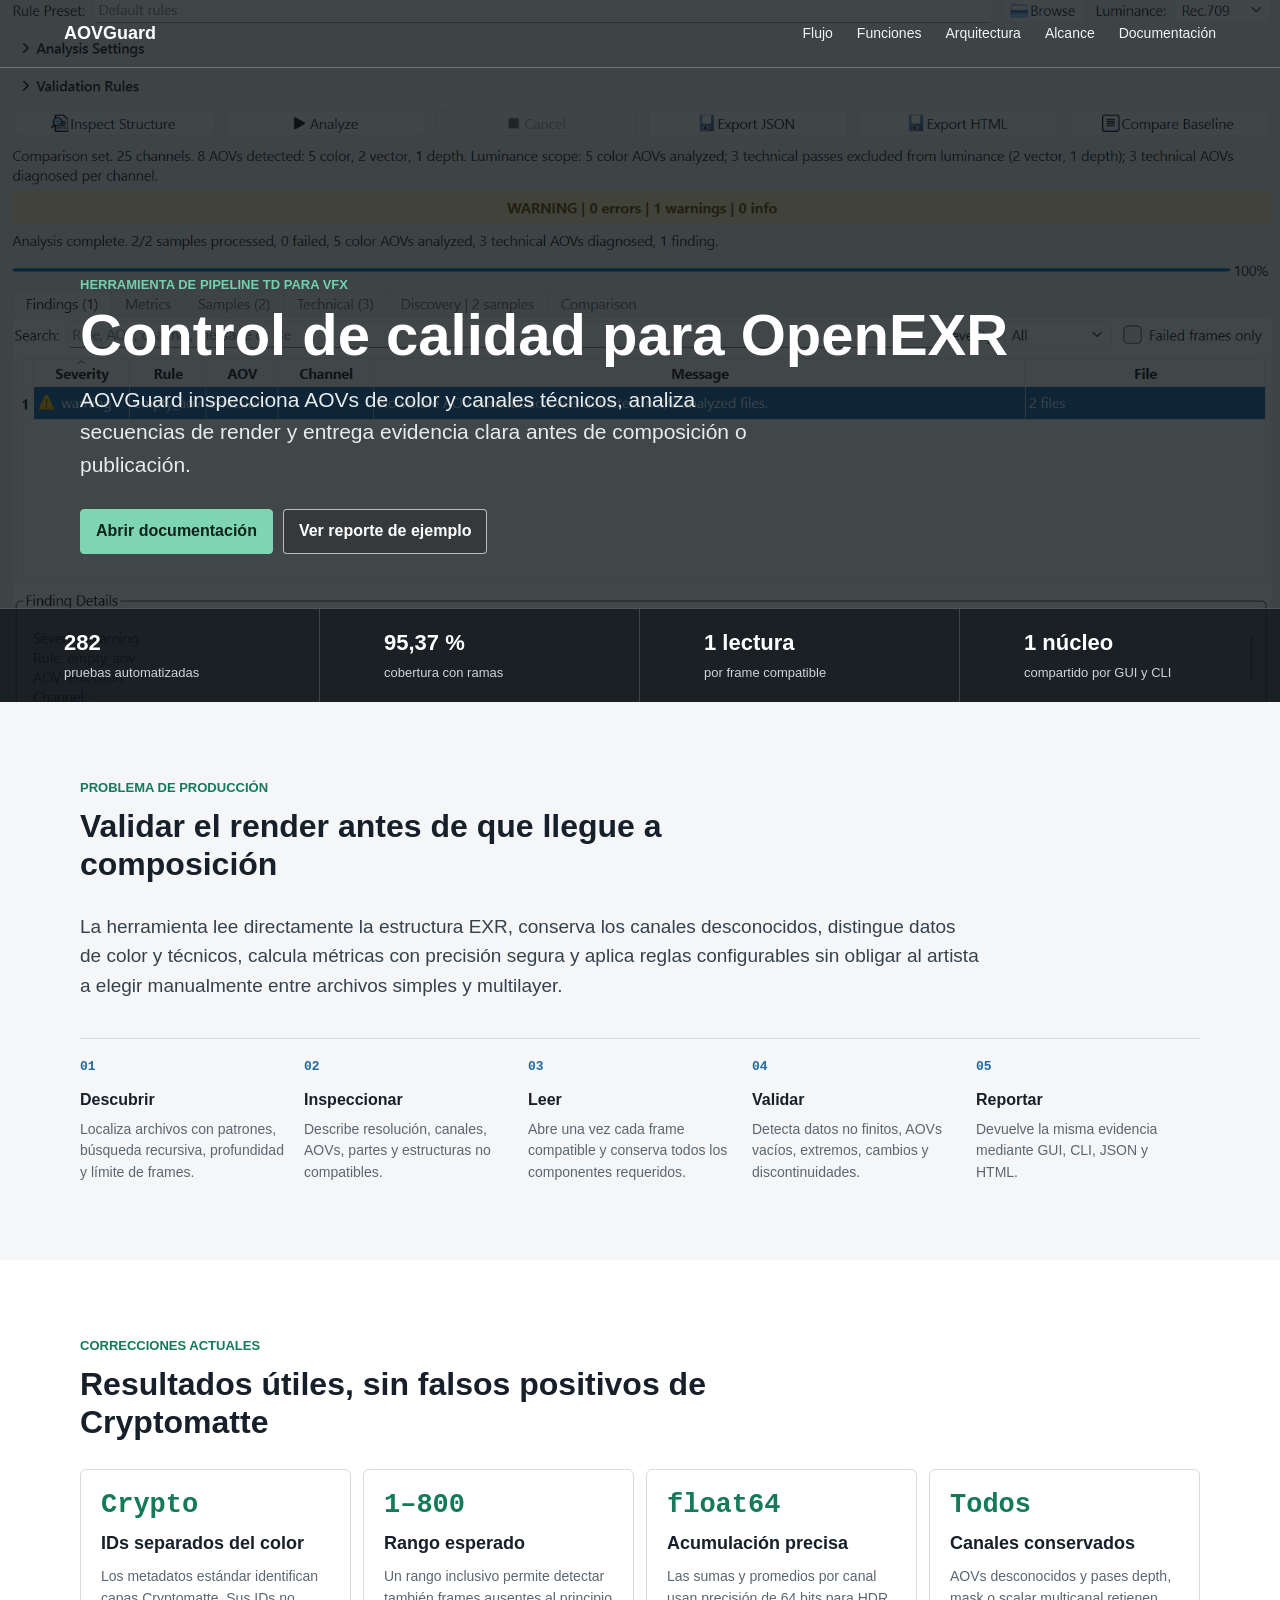
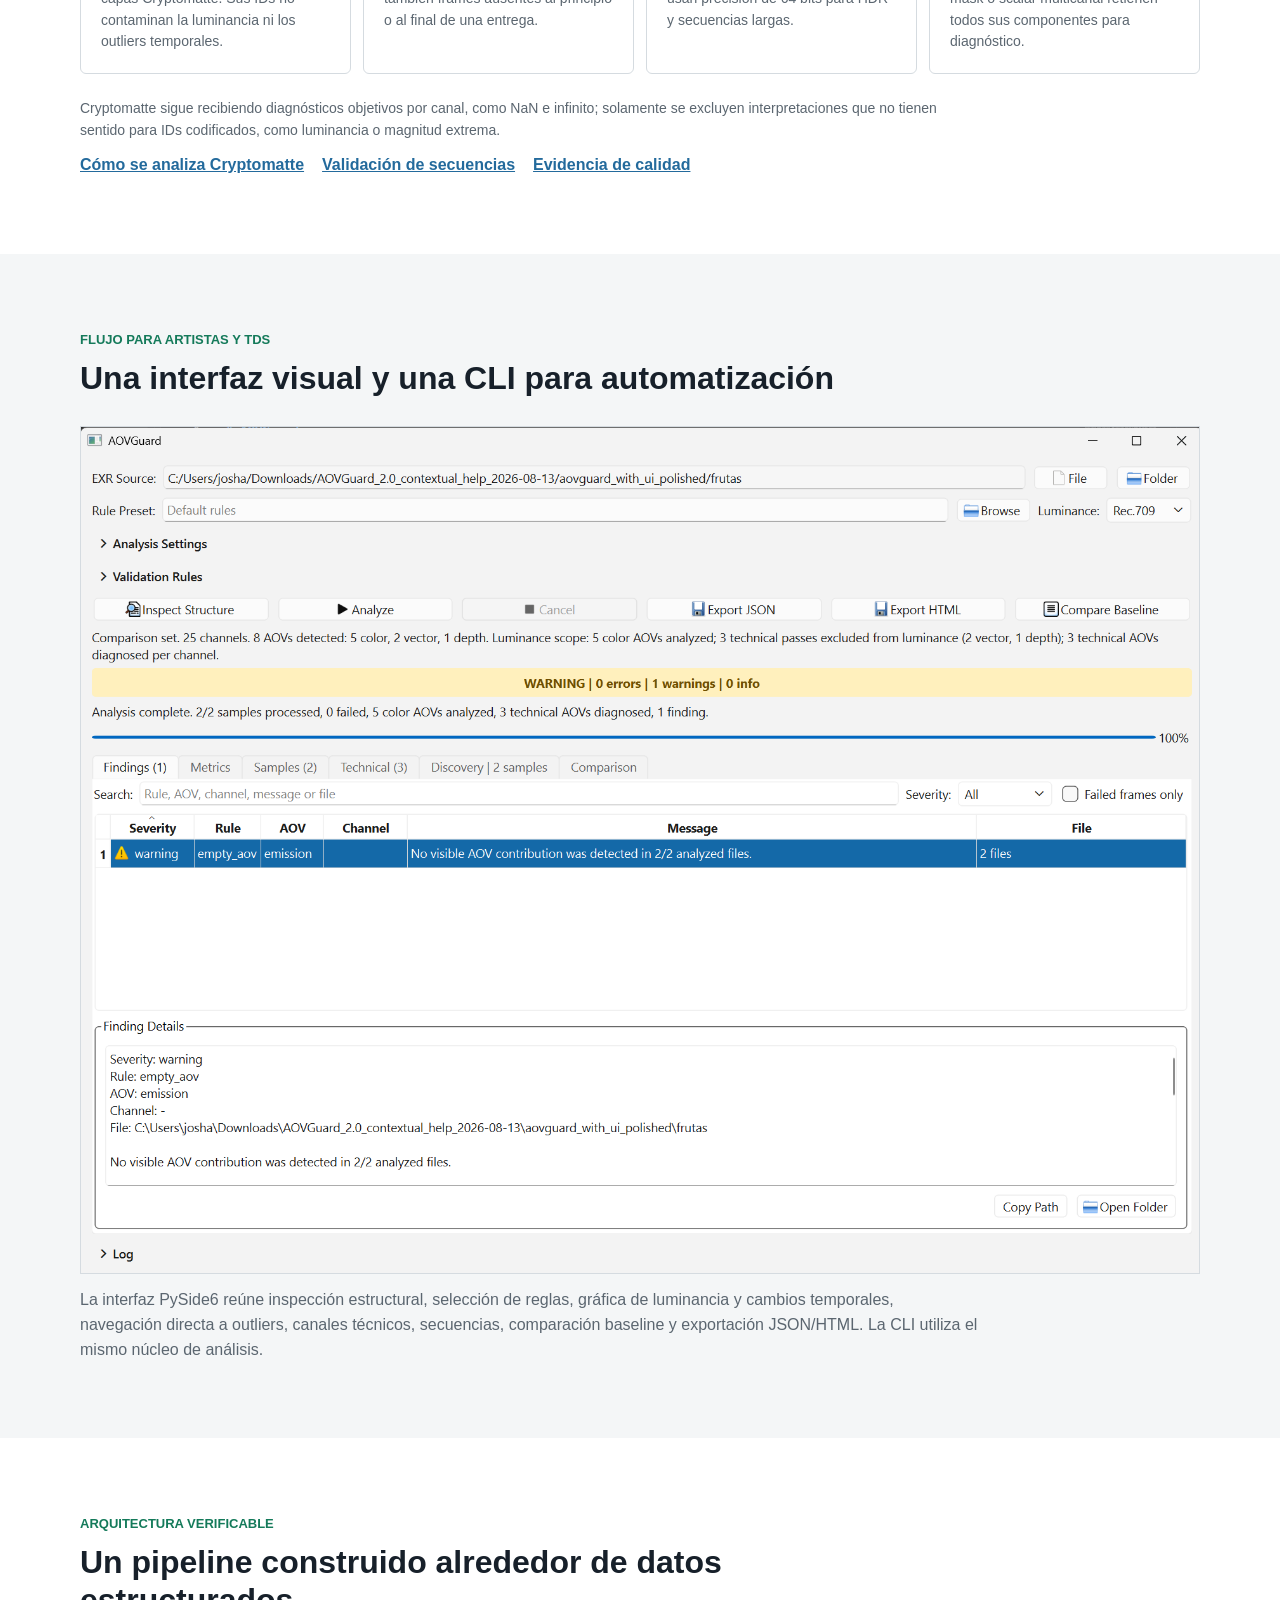
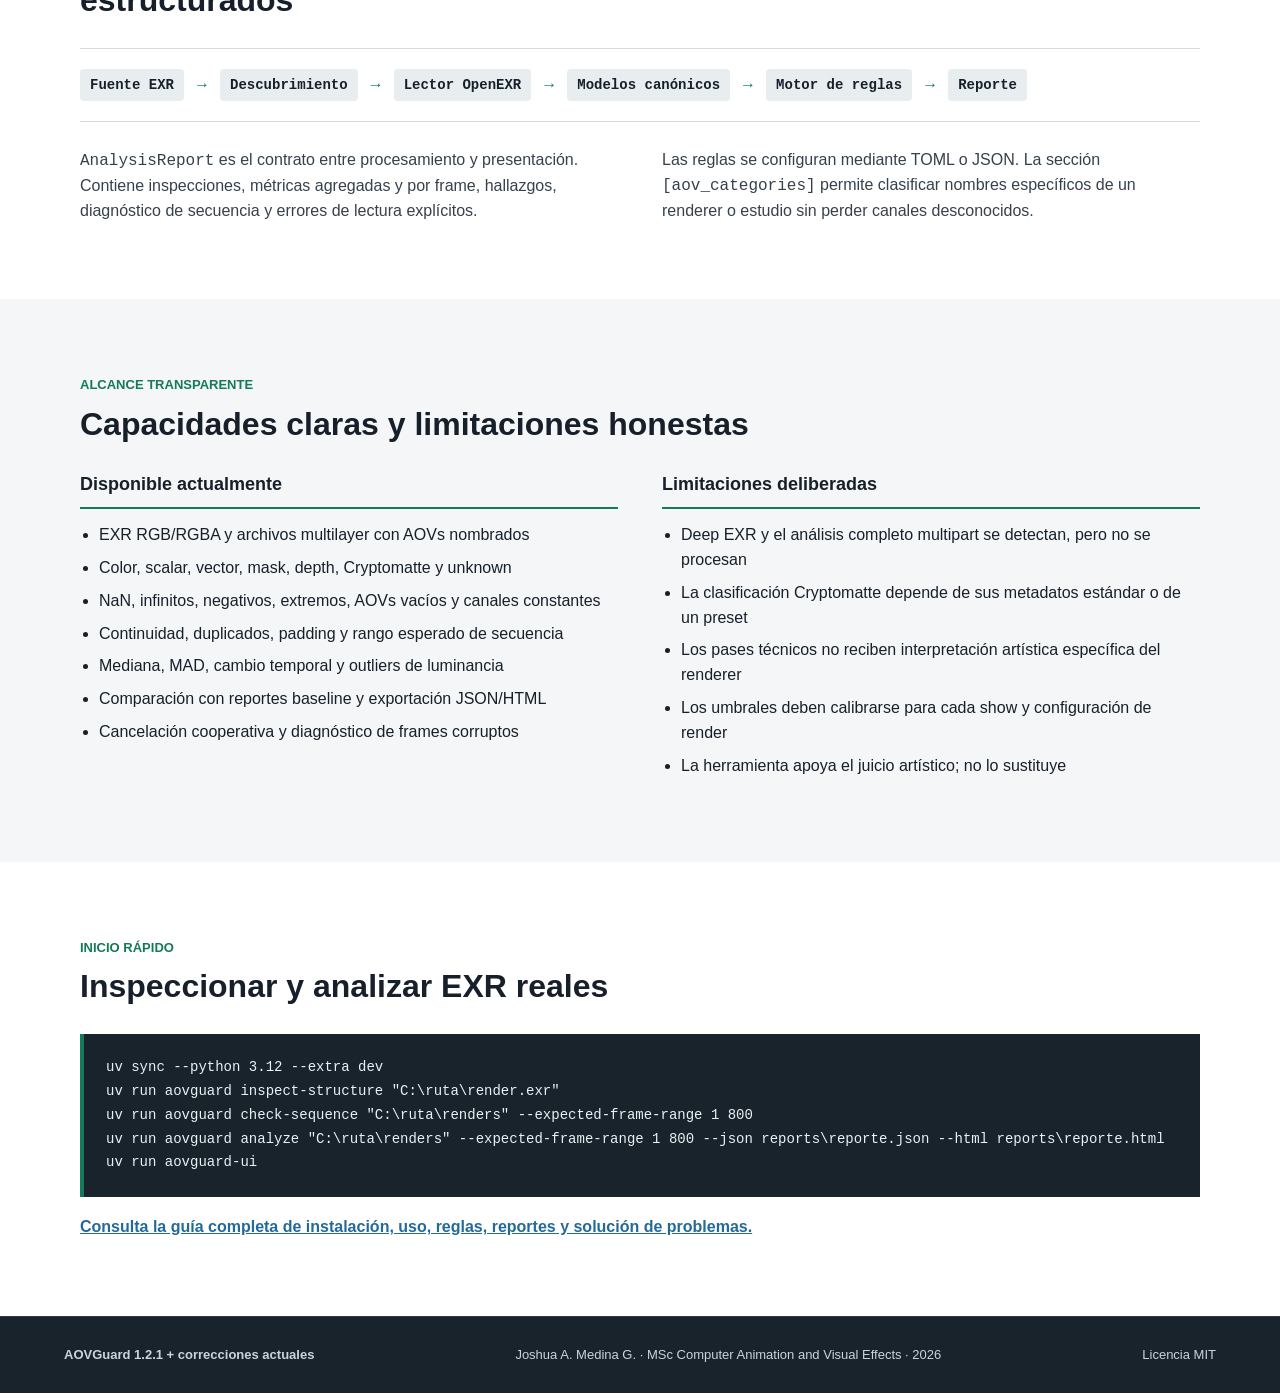
==== website/index.html @ 88c2302a "Initial public release of AOVGuard" ====
<!doctype html>
<html lang="es">
<head>
  <meta charset="utf-8">
  <meta name="viewport" content="width=device-width, initial-scale=1">
  <meta name="description" content="AOVGuard: control de calidad para archivos OpenEXR, AOVs y secuencias de render.">
  <title>AOVGuard | Control de calidad para OpenEXR</title>
  <link rel="stylesheet" href="styles.css">
</head>
<body>
  <header class="site-header">
    <a class="brand" href="#inicio">AOVGuard</a>
    <nav aria-label="Navegación principal">
      <a href="#flujo">Flujo</a>
      <a href="#funciones">Funciones</a>
      <a href="#arquitectura">Arquitectura</a>
      <a href="#alcance">Alcance</a>
      <a href="documentacion.html">Documentación</a>
    </nav>
  </header>

  <main id="inicio">
    <section class="hero" aria-labelledby="hero-title">
      <div class="hero-overlay"></div>
      <div class="hero-content">
        <p class="eyebrow">Herramienta de Pipeline TD para VFX</p>
        <h1 id="hero-title">Control de calidad para OpenEXR</h1>
        <p class="hero-copy">
          AOVGuard inspecciona AOVs de color y canales técnicos, analiza
          secuencias de render y entrega evidencia clara antes de composición
          o publicación.
        </p>
        <div class="hero-actions">
          <a class="button primary" href="documentacion.html">Abrir documentación</a>
          <a class="button secondary" href="../docs/sample_reports/multilayer_report.html">Ver reporte de ejemplo</a>
        </div>
      </div>
      <div class="hero-facts" aria-label="Datos verificados del proyecto">
        <div><strong>282</strong><span>pruebas automatizadas</span></div>
        <div><strong>95,37 %</strong><span>cobertura con ramas</span></div>
        <div><strong>1 lectura</strong><span>por frame compatible</span></div>
        <div><strong>1 núcleo</strong><span>compartido por GUI y CLI</span></div>
      </div>
    </section>

    <section class="intro band" id="flujo">
      <div class="section-heading">
        <p class="eyebrow">Problema de producción</p>
        <h2>Validar el render antes de que llegue a composición</h2>
      </div>
      <p class="lead">
        La herramienta lee directamente la estructura EXR, conserva los canales
        desconocidos, distingue datos de color y técnicos, calcula métricas con
        precisión segura y aplica reglas configurables sin obligar al artista a
        elegir manualmente entre archivos simples y multilayer.
      </p>
      <ol class="workflow">
        <li><span>01</span><strong>Descubrir</strong><p>Localiza archivos con patrones, búsqueda recursiva, profundidad y límite de frames.</p></li>
        <li><span>02</span><strong>Inspeccionar</strong><p>Describe resolución, canales, AOVs, partes y estructuras no compatibles.</p></li>
        <li><span>03</span><strong>Leer</strong><p>Abre una vez cada frame compatible y conserva todos los componentes requeridos.</p></li>
        <li><span>04</span><strong>Validar</strong><p>Detecta datos no finitos, AOVs vacíos, extremos, cambios y discontinuidades.</p></li>
        <li><span>05</span><strong>Reportar</strong><p>Devuelve la misma evidencia mediante GUI, CLI, JSON y HTML.</p></li>
      </ol>
    </section>

    <section class="evidence band" id="funciones">
      <div class="section-heading">
        <p class="eyebrow">Correcciones actuales</p>
        <h2>Resultados útiles, sin falsos positivos de Cryptomatte</h2>
      </div>
      <div class="evidence-grid">
        <article class="evidence-item">
          <span class="measure">Crypto</span>
          <h3>IDs separados del color</h3>
          <p>Los metadatos estándar identifican capas Cryptomatte. Sus IDs no contaminan la luminancia ni los outliers temporales.</p>
        </article>
        <article class="evidence-item">
          <span class="measure">1–800</span>
          <h3>Rango esperado</h3>
          <p>Un rango inclusivo permite detectar también frames ausentes al principio o al final de una entrega.</p>
        </article>
        <article class="evidence-item">
          <span class="measure">float64</span>
          <h3>Acumulación precisa</h3>
          <p>Las sumas y promedios por canal usan precisión de 64 bits para HDR y secuencias largas.</p>
        </article>
        <article class="evidence-item">
          <span class="measure">Todos</span>
          <h3>Canales conservados</h3>
          <p>AOVs desconocidos y pases depth, mask o scalar multicanal retienen todos sus componentes para diagnóstico.</p>
        </article>
      </div>
      <p class="method-note">
        Cryptomatte sigue recibiendo diagnósticos objetivos por canal, como NaN
        e infinito; solamente se excluyen interpretaciones que no tienen sentido
        para IDs codificados, como luminancia o magnitud extrema.
      </p>
      <div class="text-links"><a href="documentacion.html#cryptomatte">Cómo se analiza Cryptomatte</a><a href="documentacion.html#secuencias">Validación de secuencias</a><a href="documentacion.html#verificacion">Evidencia de calidad</a></div>
    </section>

    <section class="product band">
      <div class="section-heading">
        <p class="eyebrow">Flujo para artistas y TDs</p>
        <h2>Una interfaz visual y una CLI para automatización</h2>
      </div>
      <figure class="product-figure">
        <img src="assets/aovguard-current-ui.png" alt="Interfaz de AOVGuard con métricas, hallazgos y diagnóstico de secuencia">
        <figcaption>
          La interfaz PySide6 reúne inspección estructural, selección de reglas,
          gráfica de luminancia y cambios temporales, navegación directa a
          outliers, canales técnicos, secuencias, comparación baseline y
          exportación JSON/HTML. La CLI utiliza el mismo núcleo de análisis.
        </figcaption>
      </figure>
    </section>

    <section class="architecture band" id="arquitectura">
      <div class="section-heading">
        <p class="eyebrow">Arquitectura verificable</p>
        <h2>Un pipeline construido alrededor de datos estructurados</h2>
      </div>
      <div class="architecture-flow" aria-label="Flujo de arquitectura de AOVGuard">
        <span>Fuente EXR</span><b>&rarr;</b><span>Descubrimiento</span><b>&rarr;</b><span>Lector OpenEXR</span><b>&rarr;</b><span>Modelos canónicos</span><b>&rarr;</b><span>Motor de reglas</span><b>&rarr;</b><span>Reporte</span>
      </div>
      <div class="architecture-copy">
        <p>
          <code>AnalysisReport</code> es el contrato entre procesamiento y
          presentación. Contiene inspecciones, métricas agregadas y por frame,
          hallazgos, diagnóstico de secuencia y errores de lectura explícitos.
        </p>
        <p>
          Las reglas se configuran mediante TOML o JSON. La sección
          <code>[aov_categories]</code> permite clasificar nombres específicos
          de un renderer o estudio sin perder canales desconocidos.
        </p>
      </div>
    </section>

    <section class="scope band" id="alcance">
      <div class="section-heading">
        <p class="eyebrow">Alcance transparente</p>
        <h2>Capacidades claras y limitaciones honestas</h2>
      </div>
      <div class="scope-columns">
        <div>
          <h3>Disponible actualmente</h3>
          <ul>
            <li>EXR RGB/RGBA y archivos multilayer con AOVs nombrados</li>
            <li>Color, scalar, vector, mask, depth, Cryptomatte y unknown</li>
            <li>NaN, infinitos, negativos, extremos, AOVs vacíos y canales constantes</li>
            <li>Continuidad, duplicados, padding y rango esperado de secuencia</li>
            <li>Mediana, MAD, cambio temporal y outliers de luminancia</li>
            <li>Comparación con reportes baseline y exportación JSON/HTML</li>
            <li>Cancelación cooperativa y diagnóstico de frames corruptos</li>
          </ul>
        </div>
        <div>
          <h3>Limitaciones deliberadas</h3>
          <ul>
            <li>Deep EXR y el análisis completo multipart se detectan, pero no se procesan</li>
            <li>La clasificación Cryptomatte depende de sus metadatos estándar o de un preset</li>
            <li>Los pases técnicos no reciben interpretación artística específica del renderer</li>
            <li>Los umbrales deben calibrarse para cada show y configuración de render</li>
            <li>La herramienta apoya el juicio artístico; no lo sustituye</li>
          </ul>
        </div>
      </div>
    </section>

    <section class="run band">
      <div class="section-heading">
        <p class="eyebrow">Inicio rápido</p>
        <h2>Inspeccionar y analizar EXR reales</h2>
      </div>
      <pre><code>uv sync --python 3.12 --extra dev
uv run aovguard inspect-structure "C:\ruta\render.exr"
uv run aovguard check-sequence "C:\ruta\renders" --expected-frame-range 1 800
uv run aovguard analyze "C:\ruta\renders" --expected-frame-range 1 800 --json reports\reporte.json --html reports\reporte.html
uv run aovguard-ui</code></pre>
      <p class="run-note"><a href="documentacion.html">Consulta la guía completa de instalación, uso, reglas, reportes y solución de problemas.</a></p>
    </section>
  </main>

  <footer>
    <strong>AOVGuard 1.2.1 + correcciones actuales</strong>
    <span>Joshua A. Medina G. &middot; MSc Computer Animation and Visual Effects &middot; 2026</span>
    <span>Licencia MIT</span>
  </footer>
</body>
</html>
---- website/styles.css ----
:root {
  --ink: #17202a;
  --muted: #5b6670;
  --line: #d5dbe0;
  --surface: #f4f6f7;
  --white: #ffffff;
  --green: #147a5a;
  --amber: #a96f08;
  --blue: #236a9c;
  --charcoal: #19232c;
}

* { box-sizing: border-box; }

html { scroll-behavior: smooth; }

body {
  margin: 0;
  color: var(--ink);
  background: var(--white);
  font: 16px/1.55 "Segoe UI", Arial, sans-serif;
}

a { color: inherit; }

.site-header {
  position: absolute;
  z-index: 5;
  top: 0;
  left: 0;
  right: 0;
  display: flex;
  align-items: center;
  justify-content: space-between;
  min-height: 68px;
  padding: 0 5vw;
  color: var(--white);
  border-bottom: 1px solid rgba(255, 255, 255, 0.25);
}

.brand {
  font-size: 18px;
  font-weight: 700;
  text-decoration: none;
}

nav { display: flex; gap: 24px; }
nav a { color: #eef4f7; font-size: 14px; text-decoration: none; }
nav a:hover, nav a:focus-visible { color: var(--white); text-decoration: underline; }

.hero {
  position: relative;
  display: flex;
  flex-direction: column;
  justify-content: flex-end;
  min-height: min(78vh, 720px);
  color: var(--white);
  background: var(--charcoal) url("assets/aovguard-current-ui.png") center 32% / cover no-repeat;
  overflow: hidden;
}

.hero-overlay {
  position: absolute;
  inset: 0;
  background: rgba(12, 18, 23, 0.78);
}

.hero-content {
  position: relative;
  z-index: 1;
  width: min(1120px, 90vw);
  margin: 0 auto;
  padding: 120px 0 54px;
}

.eyebrow {
  margin: 0 0 10px;
  color: var(--green);
  font-size: 13px;
  font-weight: 700;
  letter-spacing: 0;
  text-transform: uppercase;
}

.hero .eyebrow { color: #72d1ae; }

h1, h2, h3 { letter-spacing: 0; }
h1 { margin: 0; font-size: 58px; line-height: 1.05; }
h2 { margin: 0; font-size: 32px; line-height: 1.18; }
h3 { margin: 0 0 8px; font-size: 18px; }

.hero-copy {
  max-width: 690px;
  margin: 18px 0 28px;
  color: #e6ebee;
  font-size: 21px;
}

.hero-actions { display: flex; flex-wrap: wrap; gap: 10px; }

.button {
  display: inline-flex;
  align-items: center;
  min-height: 42px;
  padding: 9px 15px;
  border: 1px solid rgba(255, 255, 255, 0.65);
  border-radius: 4px;
  font-weight: 600;
  text-decoration: none;
}

.button.primary { color: #10231d; background: #7ed5b4; border-color: #7ed5b4; }
.button.secondary { color: var(--white); background: rgba(0, 0, 0, 0.18); }
.button:hover, .button:focus-visible { outline: 2px solid var(--white); outline-offset: 2px; }

.hero-facts {
  position: relative;
  z-index: 1;
  display: grid;
  grid-template-columns: repeat(4, 1fr);
  border-top: 1px solid rgba(255, 255, 255, 0.24);
  background: rgba(12, 18, 23, 0.72);
}

.hero-facts div { padding: 17px 5vw; border-right: 1px solid rgba(255, 255, 255, 0.16); }
.hero-facts div:last-child { border-right: 0; }
.hero-facts strong { display: block; font-size: 22px; }
.hero-facts span { color: #cbd4d9; font-size: 13px; }

.band { padding: 76px max(5vw, calc((100vw - 1120px) / 2)); }
.band:nth-of-type(even) { background: var(--surface); }

.section-heading { max-width: 760px; margin-bottom: 28px; }
.lead { max-width: 900px; margin: 0 0 38px; color: #35414c; font-size: 19px; }

.workflow {
  display: grid;
  grid-template-columns: repeat(5, 1fr);
  margin: 0;
  padding: 0;
  border-top: 1px solid var(--line);
  list-style: none;
}

.workflow li { min-width: 0; padding: 20px 18px 0 0; }
.workflow span { display: block; margin-bottom: 14px; color: var(--blue); font: 700 13px Consolas, monospace; }
.workflow strong { display: block; }
.workflow p { margin: 6px 0 0; color: var(--muted); font-size: 14px; }

.evidence-grid { display: grid; grid-template-columns: repeat(4, 1fr); gap: 12px; }
.evidence-item { padding: 20px; border: 1px solid var(--line); border-radius: 6px; background: var(--white); }
.measure { display: block; margin-bottom: 10px; color: var(--green); font: 700 27px Consolas, monospace; }
.evidence-item p { margin: 0; color: var(--muted); font-size: 14px; }
.method-note { max-width: 880px; margin: 24px 0 12px; color: var(--muted); font-size: 14px; }
.text-links { display: flex; flex-wrap: wrap; gap: 18px; }
.text-links a { color: var(--blue); font-weight: 600; }
.run-note { margin: 18px 0 0; }
.run-note a { color: var(--blue); font-weight: 700; }

.product-figure { margin: 0; }
.product-figure img { display: block; width: 100%; height: auto; border: 1px solid var(--line); }
.product-figure figcaption { max-width: 900px; padding-top: 14px; color: var(--muted); }

.architecture-flow {
  display: flex;
  align-items: center;
  gap: 10px;
  overflow-x: auto;
  padding: 20px 0;
  border-top: 1px solid var(--line);
  border-bottom: 1px solid var(--line);
  white-space: nowrap;
}

.architecture-flow span { padding: 8px 10px; border-radius: 4px; background: #e8edf0; font: 600 14px Consolas, monospace; }
.architecture-flow b { color: var(--green); }
.architecture-copy, .scope-columns { display: grid; grid-template-columns: 1fr 1fr; gap: 44px; margin-top: 26px; }
.architecture-copy p { margin: 0; color: #35414c; }

.scope-columns h3 { padding-bottom: 8px; border-bottom: 2px solid var(--green); }
.scope-columns ul { margin: 14px 0 0; padding-left: 19px; }
.scope-columns li { margin: 8px 0; }

pre {
  margin: 0;
  overflow-x: auto;
  padding: 22px;
  border-left: 4px solid var(--green);
  background: var(--charcoal);
  color: #eaf1f4;
  font: 14px/1.7 Consolas, "Courier New", monospace;
}

footer {
  display: flex;
  flex-wrap: wrap;
  justify-content: space-between;
  gap: 14px;
  padding: 28px 5vw;
  border-top: 1px solid #303b44;
  color: #cbd4d9;
  background: var(--charcoal);
  font-size: 13px;
}

/* Documentation page */
.docs-page { background: var(--surface); }
.docs-header {
  position: sticky;
  color: var(--white);
  background: var(--charcoal);
  border-bottom-color: #34424d;
}

.docs-shell {
  display: grid;
  grid-template-columns: 230px minmax(0, 900px);
  gap: 54px;
  justify-content: center;
  padding: 52px 5vw 90px;
  width: 100%;
  min-width: 0;
}

.docs-nav {
  position: sticky;
  top: 94px;
  align-self: start;
  display: flex;
  flex-direction: column;
  gap: 7px;
  max-height: calc(100vh - 120px);
  overflow-y: auto;
  padding: 18px;
  border: 1px solid var(--line);
  border-radius: 6px;
  background: var(--white);
  min-width: 0;
}

.docs-nav strong { margin-bottom: 6px; }
.docs-nav a { color: var(--muted); font-size: 14px; text-decoration: none; }
.docs-nav a:hover, .docs-nav a:focus-visible { color: var(--blue); text-decoration: underline; }

.docs-content {
  min-width: 0;
  overflow: hidden;
  border: 1px solid var(--line);
  border-radius: 7px;
  background: var(--white);
}

.docs-content section, .docs-hero { padding: 40px 48px; }
.docs-content section { border-top: 1px solid var(--line); scroll-margin-top: 90px; }
.docs-content h1 { font-size: 46px; }
.docs-content h2 { margin-bottom: 18px; }
.docs-content h3 { margin-top: 28px; }
.docs-content p, .docs-content li, .docs-content dd { color: #35414c; }
.docs-content code { font-family: Consolas, "Courier New", monospace; }
.docs-content p code, .docs-content li code, .docs-content td code, .docs-content dd code {
  padding: 2px 5px;
  border-radius: 3px;
  background: #e8edf0;
  color: #17384e;
}
.docs-content pre { margin: 18px 0; }
.docs-content table { width: 100%; border-collapse: collapse; }
.docs-content th, .docs-content td { padding: 10px 12px; border: 1px solid var(--line); text-align: left; vertical-align: top; }
.docs-content th { background: #e8edf0; }

.docs-hero { color: var(--white); background: var(--charcoal); }
.docs-hero .eyebrow { color: #72d1ae; }
.docs-hero .lead { margin-bottom: 24px; color: #e1e8eb; }
.status-note, .callout {
  padding: 14px 16px;
  border-left: 4px solid var(--green);
  background: #e9f4ef;
  color: #234137;
}
.docs-hero .status-note { background: rgba(126, 213, 180, 0.12); color: #dff7ee; }
.steps li { margin-bottom: 12px; }
.reference-grid { display: grid; grid-template-columns: repeat(3, 1fr); gap: 12px; }
.reference-grid.two-columns { grid-template-columns: repeat(2, 1fr); }
.reference-grid > div { padding: 16px; border: 1px solid var(--line); border-radius: 5px; background: var(--surface); }
.reference-grid p { margin: 6px 0 0; font-size: 14px; }
.troubleshooting dt { margin-top: 20px; font-weight: 700; }
.troubleshooting dd { margin: 5px 0 0; }
.docs-page footer a { color: #e4edf1; }

@media (max-width: 900px) {
  nav { display: none; }
  h1 { font-size: 44px; }
  .hero-facts { grid-template-columns: 1fr 1fr; }
  .hero-facts div:nth-child(2) { border-right: 0; }
  .workflow { grid-template-columns: 1fr 1fr; gap: 24px; }
  .evidence-grid { grid-template-columns: 1fr 1fr; }
  .architecture-copy, .scope-columns { grid-template-columns: 1fr; gap: 28px; }
  .docs-header nav { display: none; }
  .docs-shell { grid-template-columns: minmax(0, 1fr); padding-top: 30px; }
  .docs-nav { position: static; display: grid; grid-template-columns: repeat(3, 1fr); max-height: none; }
  .docs-nav strong { grid-column: 1 / -1; }
}

@media (max-width: 560px) {
  .hero { min-height: 680px; }
  .hero-content { padding-top: 100px; }
  h1 { font-size: 38px; }
  h2 { font-size: 27px; }
  .hero-copy { font-size: 18px; }
  .hero-facts { grid-template-columns: 1fr 1fr; }
  .hero-facts div { padding: 13px 5vw; }
  .band { padding-top: 54px; padding-bottom: 54px; }
  .workflow, .evidence-grid { grid-template-columns: 1fr; }
  .workflow { gap: 18px; }
  footer { flex-direction: column; }
  .docs-page { overflow-x: hidden; }
  .docs-shell { width: 100vw; max-width: 100vw; padding-right: 0; padding-left: 0; }
  .docs-nav { width: 90vw; max-width: 90vw; margin: 0 5vw; grid-template-columns: repeat(2, minmax(0, 1fr)); }
  .docs-nav a { min-width: 0; overflow-wrap: anywhere; }
  .docs-content { width: 100%; max-width: 100vw; border-right: 0; border-left: 0; border-radius: 0; }
  .docs-content p, .docs-content li, .docs-content dd { overflow-wrap: anywhere; }
  .docs-content section, .docs-hero { padding: 34px 5vw; }
  .docs-content h1 { font-size: 36px; }
  .reference-grid, .reference-grid.two-columns { grid-template-columns: 1fr; }
}
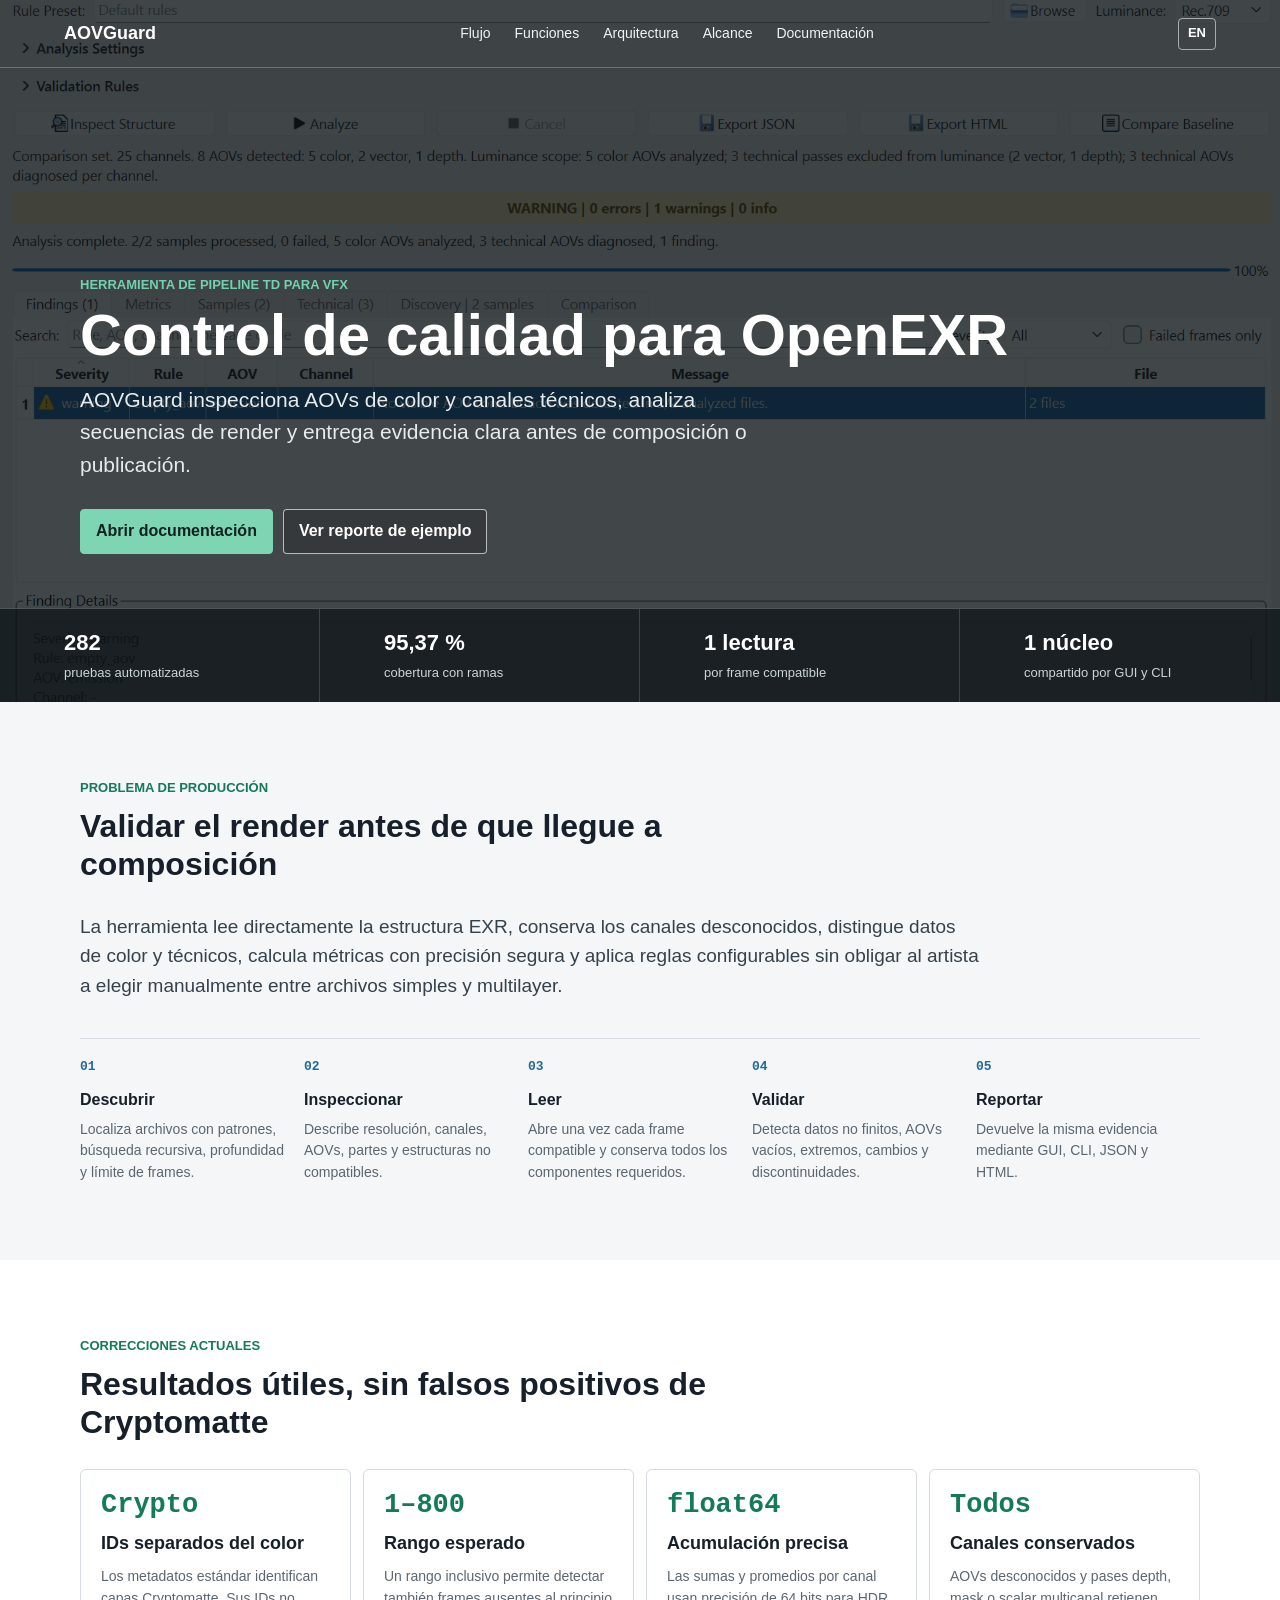
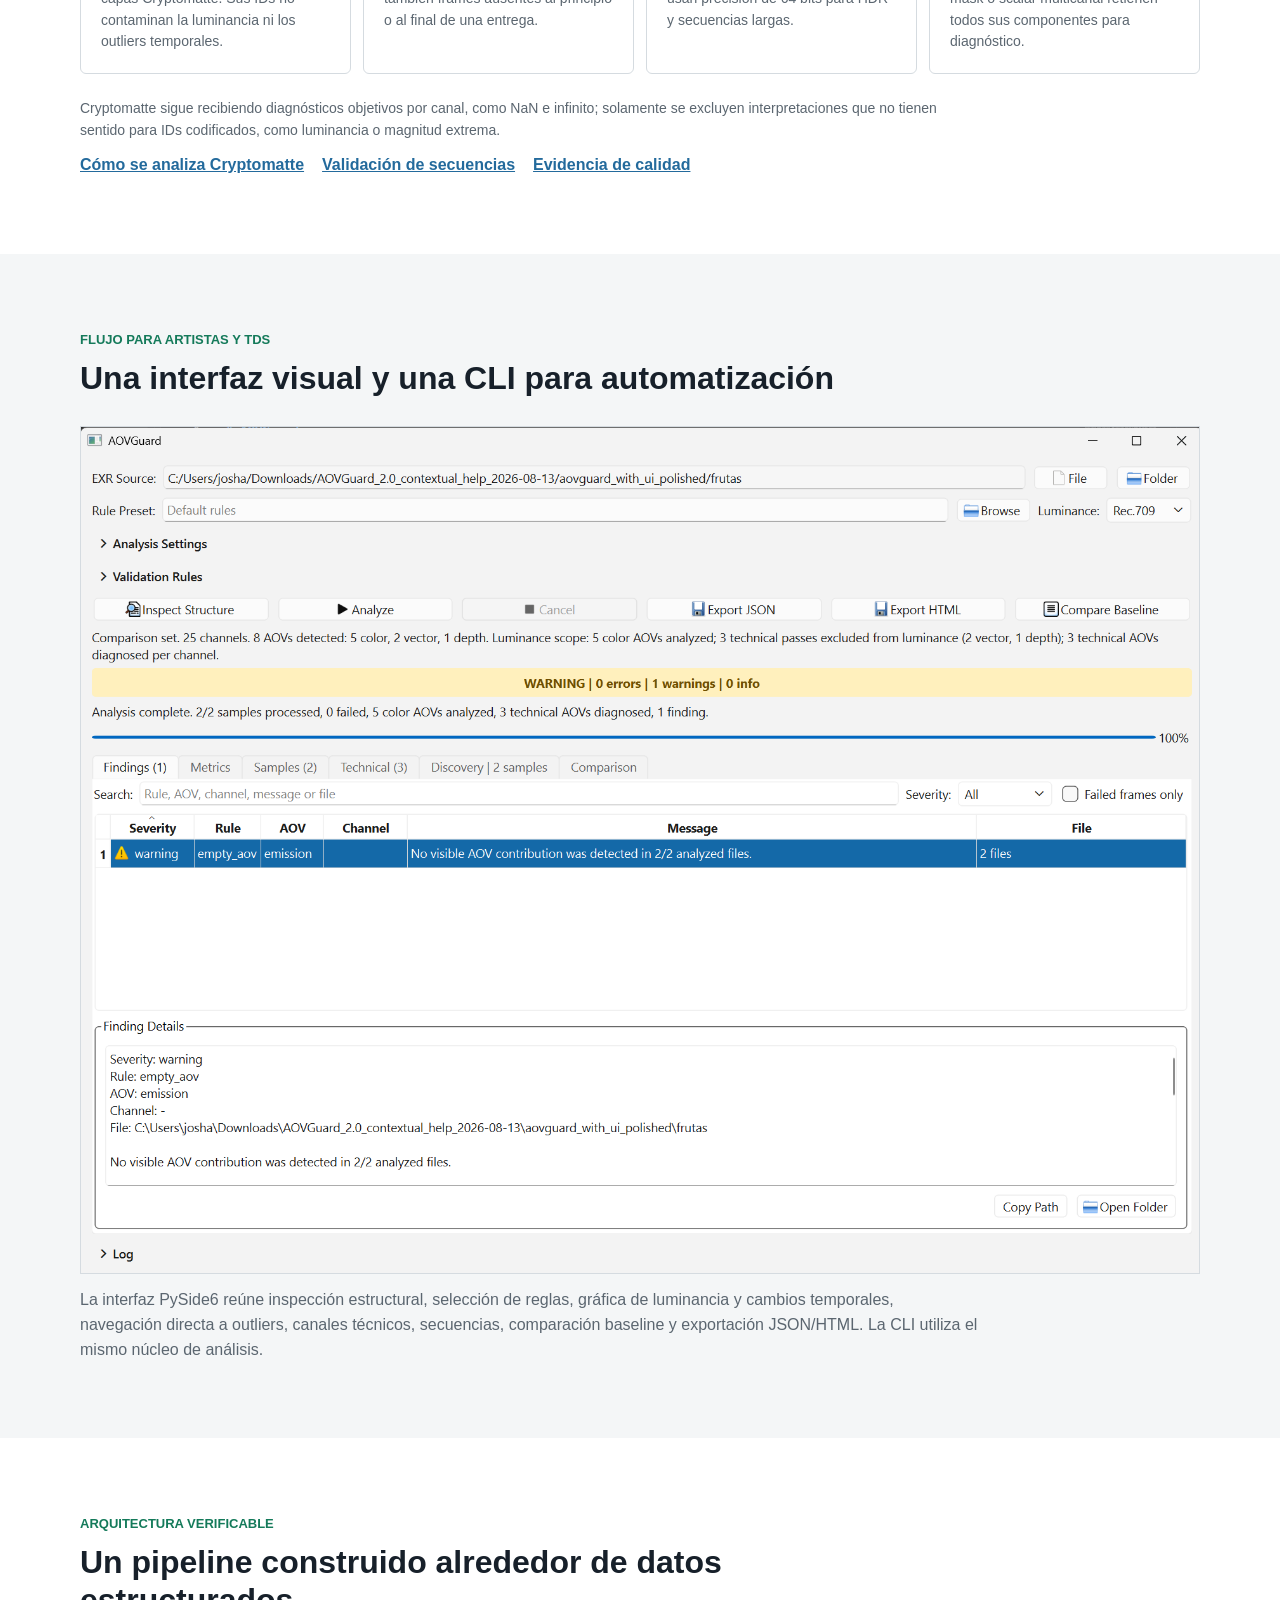
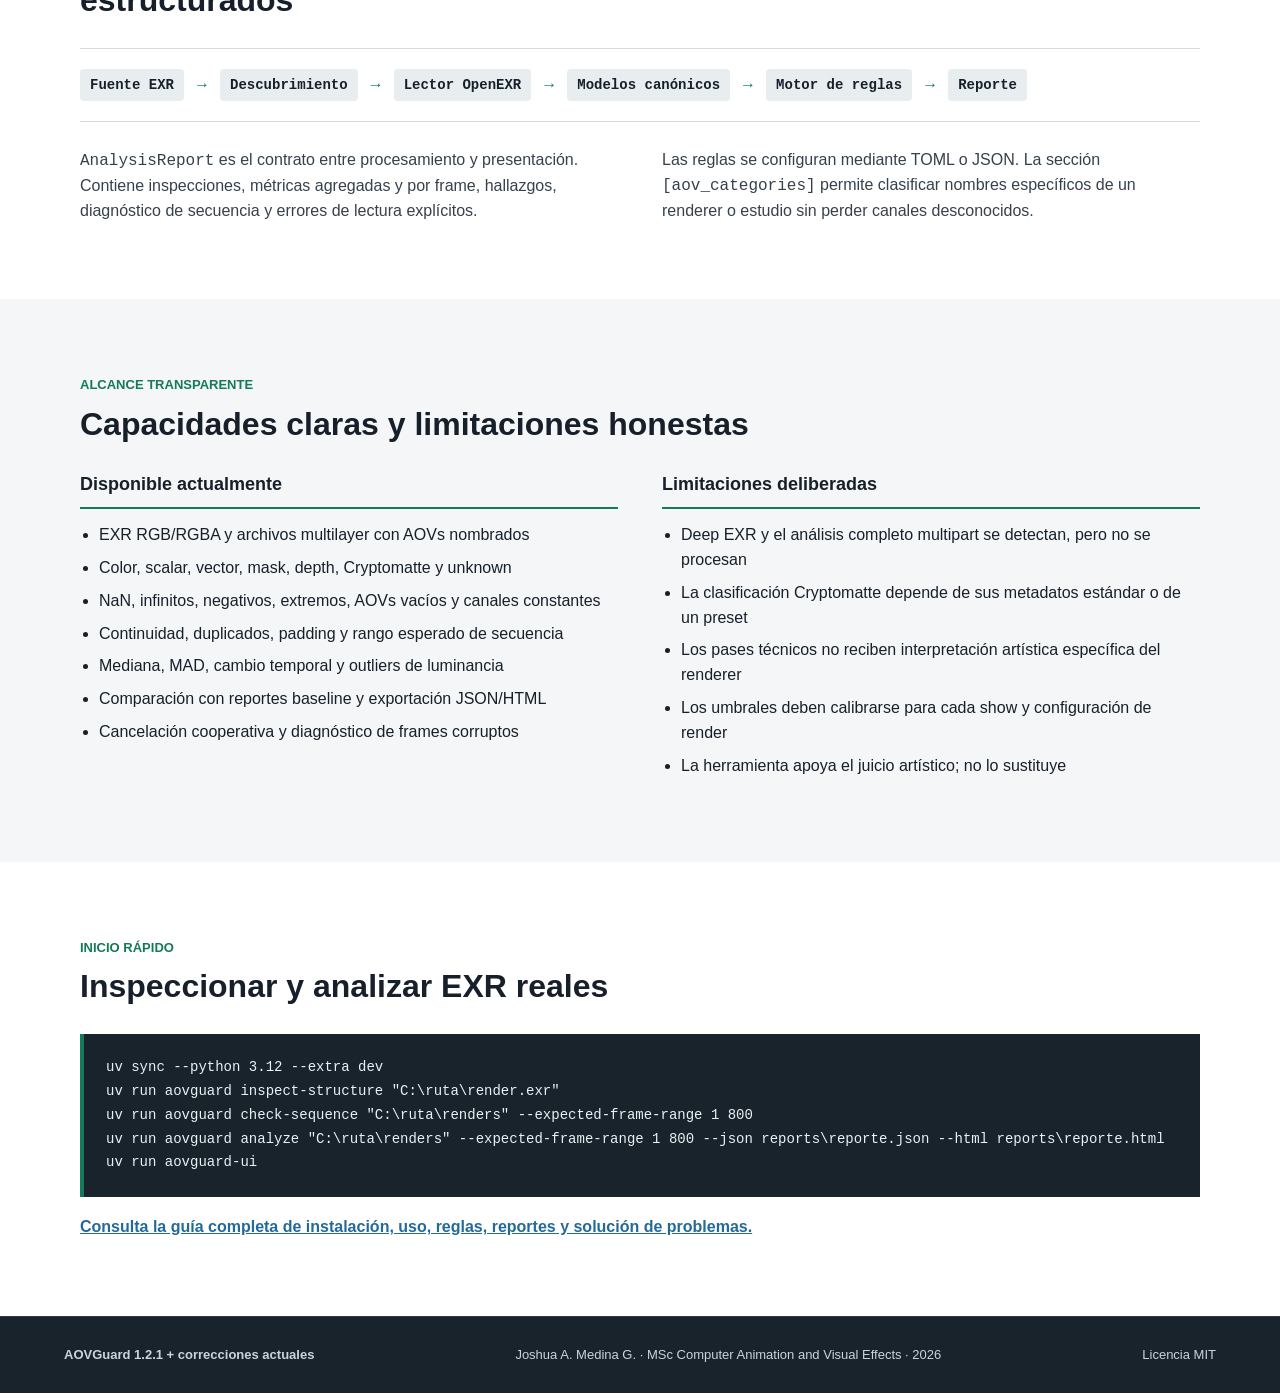
==== commit 530ed76c: "Add complete English website documentation" ====
--- a/website/index.html
+++ b/website/index.html
@@ -6,6 +6,8 @@
   <meta name="description" content="AOVGuard: control de calidad para archivos OpenEXR, AOVs y secuencias de render.">
   <title>AOVGuard | Control de calidad para OpenEXR</title>
   <link rel="stylesheet" href="styles.css">
+  <link rel="alternate" hreflang="es" href="index.html">
+  <link rel="alternate" hreflang="en" href="index-en.html">
 </head>
 <body>
   <header class="site-header">
@@ -17,6 +19,7 @@
       <a href="#alcance">Alcance</a>
       <a href="documentacion.html">Documentación</a>
     </nav>
+    <a class="language-switch" href="index-en.html" hreflang="en" lang="en" aria-label="View this site in English">EN</a>
   </header>
 
   <main id="inicio">
--- a/website/styles.css
+++ b/website/styles.css
@@ -48,6 +48,21 @@
 nav a { color: #eef4f7; font-size: 14px; text-decoration: none; }
 nav a:hover, nav a:focus-visible { color: var(--white); text-decoration: underline; }
 
+.language-switch {
+  display: inline-flex;
+  align-items: center;
+  justify-content: center;
+  min-width: 38px;
+  min-height: 32px;
+  padding: 4px 9px;
+  border: 1px solid rgba(255, 255, 255, 0.55);
+  border-radius: 4px;
+  color: var(--white);
+  font-size: 13px;
+  font-weight: 700;
+  text-decoration: none;
+}
+.language-switch:hover, .language-switch:focus-visible { background: rgba(255, 255, 255, 0.12); }
 .hero {
   position: relative;
   display: flex;
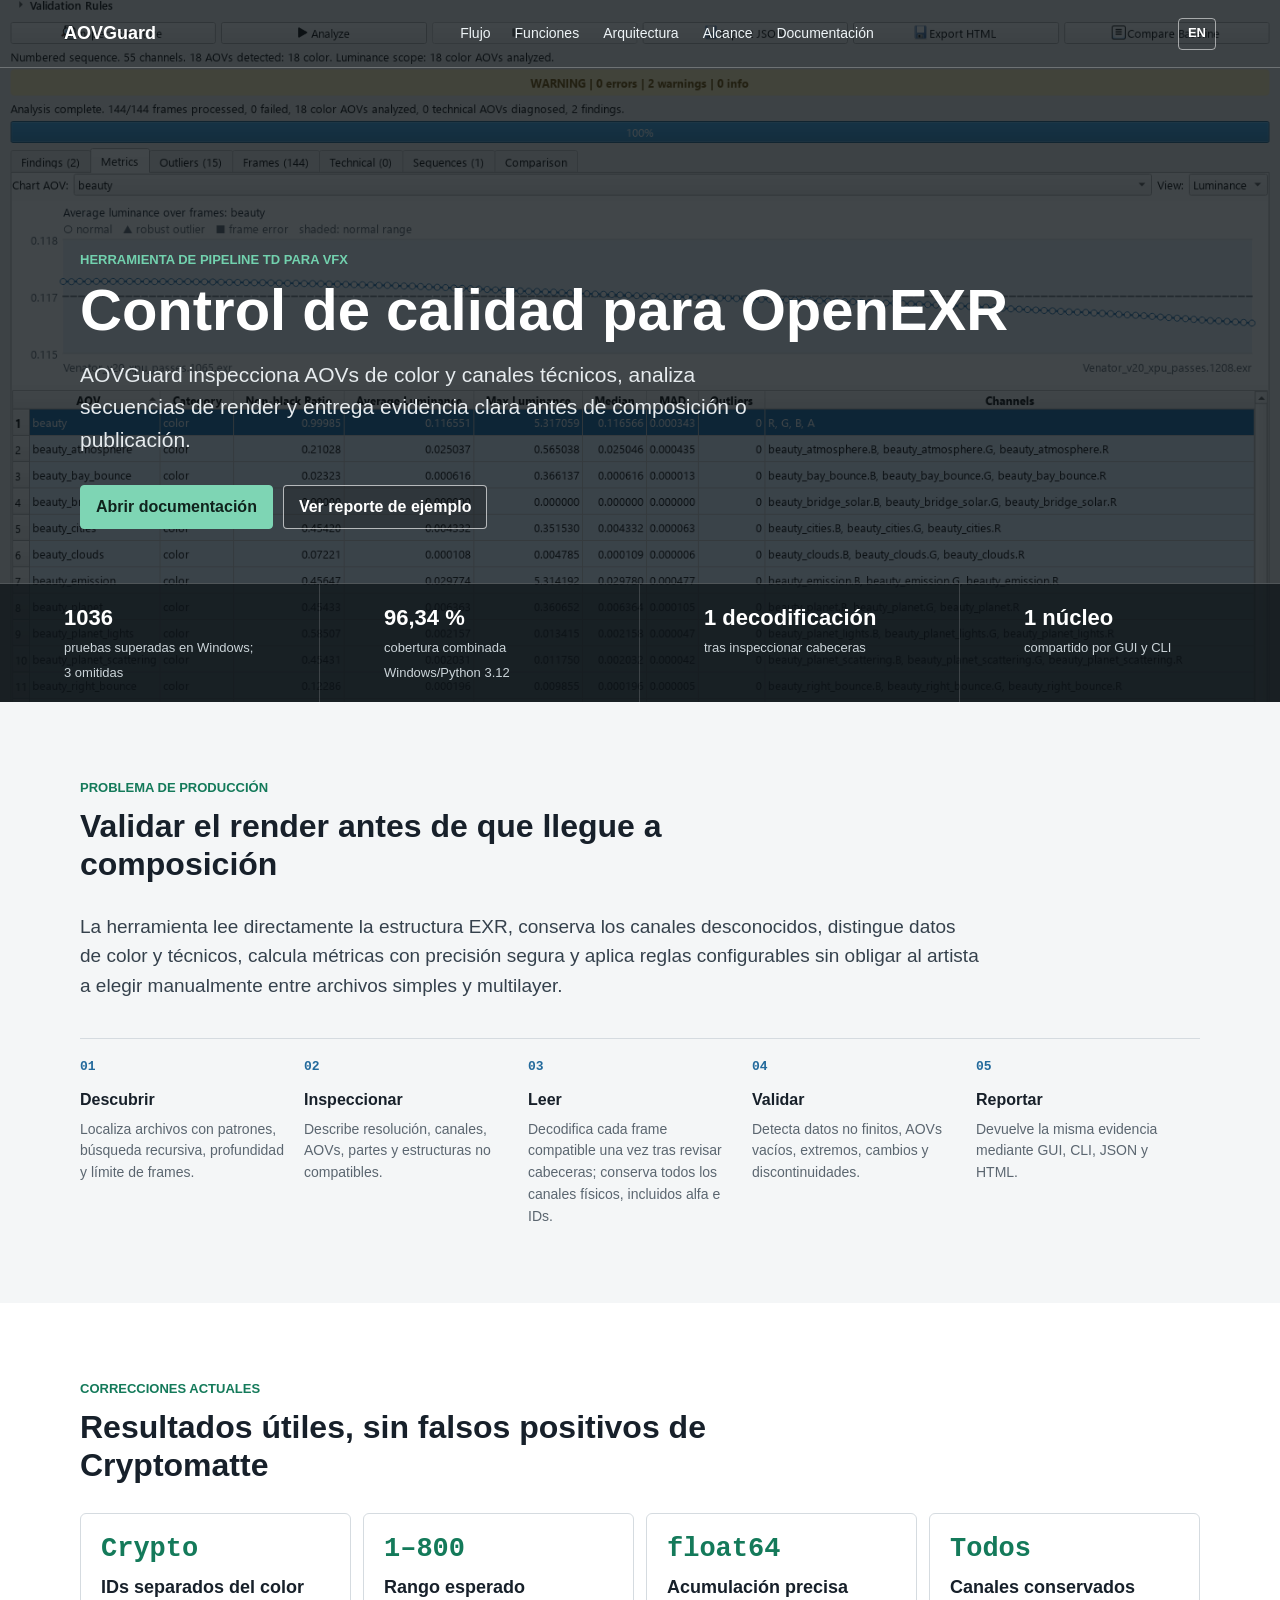
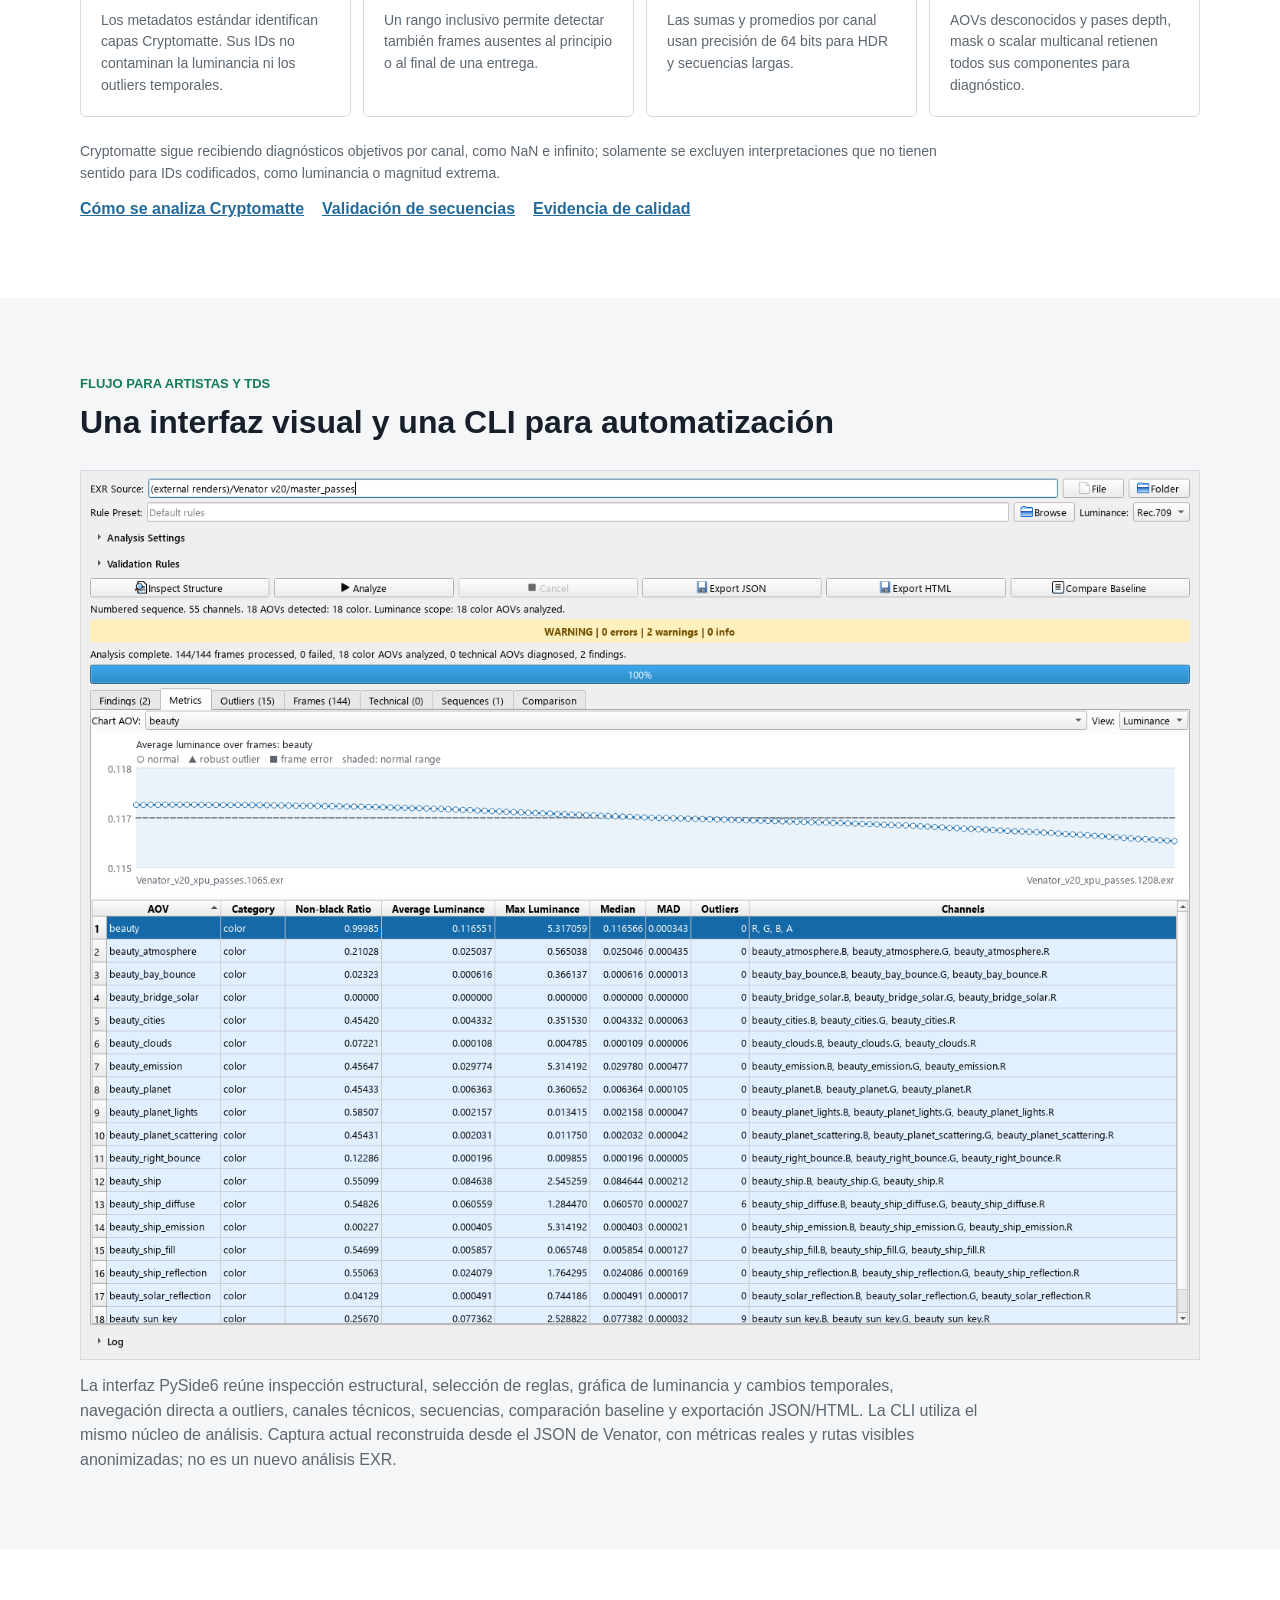
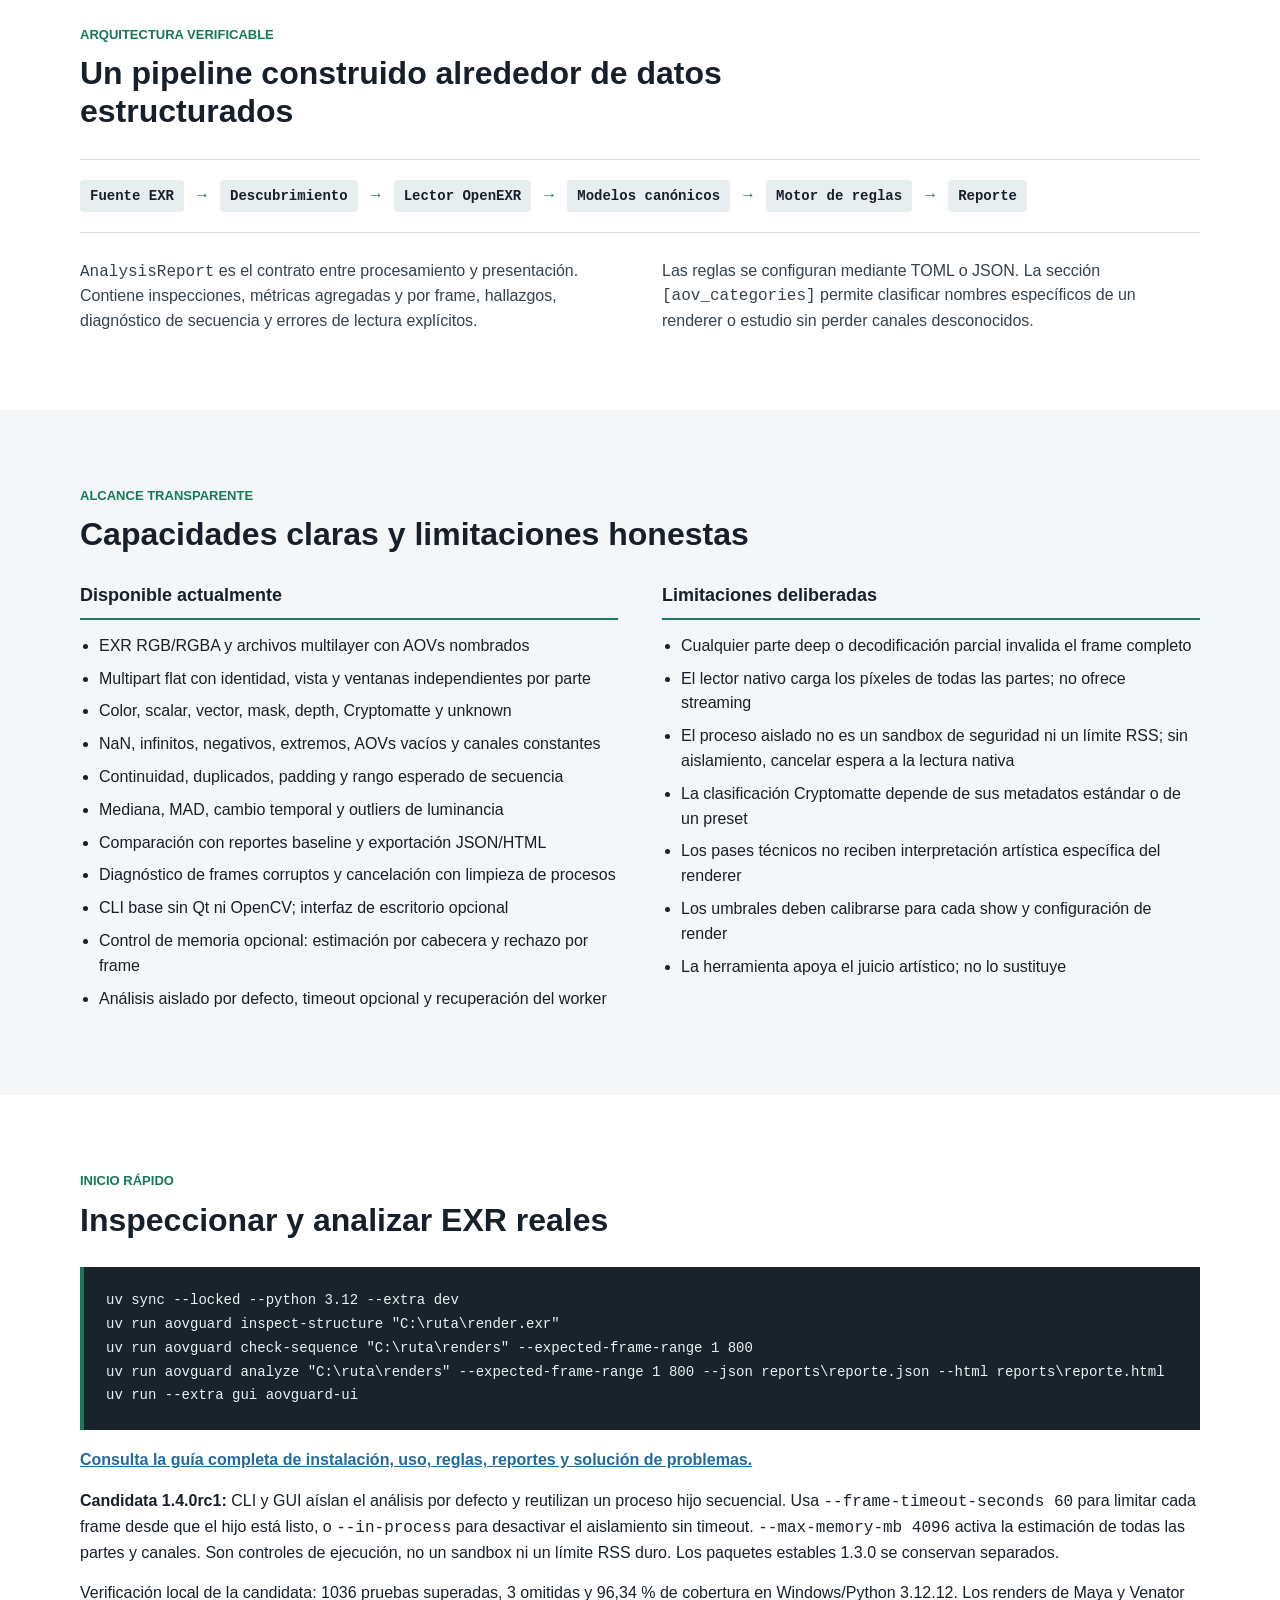
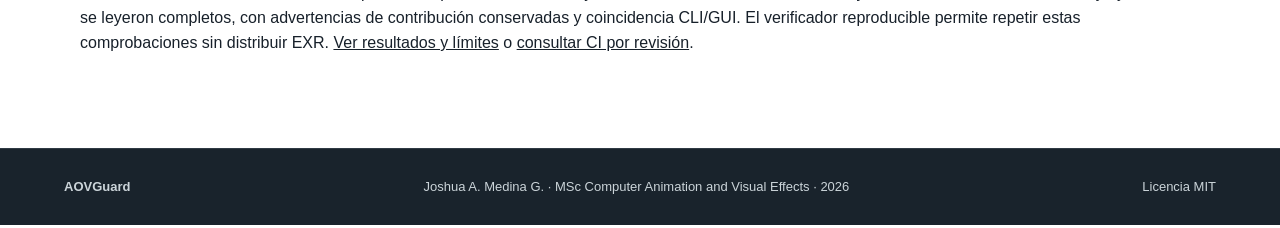
==== commit d1e73410: "Prepare AOVGuard 1.4.0rc1 with verified sequence workflows and bilingual evidence" ====
--- a/website/index.html
+++ b/website/index.html
@@ -39,9 +39,9 @@
         </div>
       </div>
       <div class="hero-facts" aria-label="Datos verificados del proyecto">
-        <div><strong>282</strong><span>pruebas automatizadas</span></div>
-        <div><strong>95,37 %</strong><span>cobertura con ramas</span></div>
-        <div><strong>1 lectura</strong><span>por frame compatible</span></div>
+        <div><strong>1036</strong><span>pruebas superadas en Windows; 3 omitidas</span></div>
+        <div><strong>96,34 %</strong><span>cobertura combinada Windows/Python 3.12</span></div>
+        <div><strong>1 decodificación</strong><span>tras inspeccionar cabeceras</span></div>
         <div><strong>1 núcleo</strong><span>compartido por GUI y CLI</span></div>
       </div>
     </section>
@@ -60,7 +60,7 @@
       <ol class="workflow">
         <li><span>01</span><strong>Descubrir</strong><p>Localiza archivos con patrones, búsqueda recursiva, profundidad y límite de frames.</p></li>
         <li><span>02</span><strong>Inspeccionar</strong><p>Describe resolución, canales, AOVs, partes y estructuras no compatibles.</p></li>
-        <li><span>03</span><strong>Leer</strong><p>Abre una vez cada frame compatible y conserva todos los componentes requeridos.</p></li>
+        <li><span>03</span><strong>Leer</strong><p>Decodifica cada frame compatible una vez tras revisar cabeceras; conserva todos los canales físicos, incluidos alfa e IDs.</p></li>
         <li><span>04</span><strong>Validar</strong><p>Detecta datos no finitos, AOVs vacíos, extremos, cambios y discontinuidades.</p></li>
         <li><span>05</span><strong>Reportar</strong><p>Devuelve la misma evidencia mediante GUI, CLI, JSON y HTML.</p></li>
       </ol>
@@ -113,6 +113,8 @@
           gráfica de luminancia y cambios temporales, navegación directa a
           outliers, canales técnicos, secuencias, comparación baseline y
           exportación JSON/HTML. La CLI utiliza el mismo núcleo de análisis.
+          Captura actual reconstruida desde el JSON de Venator, con métricas
+          reales y rutas visibles anonimizadas; no es un nuevo análisis EXR.
         </figcaption>
       </figure>
     </section>
@@ -149,18 +151,24 @@
           <h3>Disponible actualmente</h3>
           <ul>
             <li>EXR RGB/RGBA y archivos multilayer con AOVs nombrados</li>
+            <li>Multipart flat con identidad, vista y ventanas independientes por parte</li>
             <li>Color, scalar, vector, mask, depth, Cryptomatte y unknown</li>
             <li>NaN, infinitos, negativos, extremos, AOVs vacíos y canales constantes</li>
             <li>Continuidad, duplicados, padding y rango esperado de secuencia</li>
             <li>Mediana, MAD, cambio temporal y outliers de luminancia</li>
             <li>Comparación con reportes baseline y exportación JSON/HTML</li>
-            <li>Cancelación cooperativa y diagnóstico de frames corruptos</li>
+            <li>Diagnóstico de frames corruptos y cancelación con limpieza de procesos</li>
+            <li>CLI base sin Qt ni OpenCV; interfaz de escritorio opcional</li>
+            <li>Control de memoria opcional: estimación por cabecera y rechazo por frame</li>
+            <li>Análisis aislado por defecto, timeout opcional y recuperación del worker</li>
           </ul>
         </div>
         <div>
           <h3>Limitaciones deliberadas</h3>
           <ul>
-            <li>Deep EXR y el análisis completo multipart se detectan, pero no se procesan</li>
+            <li>Cualquier parte deep o decodificación parcial invalida el frame completo</li>
+            <li>El lector nativo carga los píxeles de todas las partes; no ofrece streaming</li>
+            <li>El proceso aislado no es un sandbox de seguridad ni un límite RSS; sin aislamiento, cancelar espera a la lectura nativa</li>
             <li>La clasificación Cryptomatte depende de sus metadatos estándar o de un preset</li>
             <li>Los pases técnicos no reciben interpretación artística específica del renderer</li>
             <li>Los umbrales deben calibrarse para cada show y configuración de render</li>
@@ -175,17 +183,19 @@
         <p class="eyebrow">Inicio rápido</p>
         <h2>Inspeccionar y analizar EXR reales</h2>
       </div>
-      <pre><code>uv sync --python 3.12 --extra dev
+      <pre><code>uv sync --locked --python 3.12 --extra dev
 uv run aovguard inspect-structure "C:\ruta\render.exr"
 uv run aovguard check-sequence "C:\ruta\renders" --expected-frame-range 1 800
 uv run aovguard analyze "C:\ruta\renders" --expected-frame-range 1 800 --json reports\reporte.json --html reports\reporte.html
-uv run aovguard-ui</code></pre>
+uv run --extra gui aovguard-ui</code></pre>
       <p class="run-note"><a href="documentacion.html">Consulta la guía completa de instalación, uso, reglas, reportes y solución de problemas.</a></p>
+      <p><strong>Candidata 1.4.0rc1:</strong> CLI y GUI aíslan el análisis por defecto y reutilizan un proceso hijo secuencial. Usa <code>--frame-timeout-seconds 60</code> para limitar cada frame desde que el hijo está listo, o <code>--in-process</code> para desactivar el aislamiento sin timeout. <code>--max-memory-mb 4096</code> activa la estimación de todas las partes y canales. Son controles de ejecución, no un sandbox ni un límite RSS duro. Los paquetes estables 1.3.0 se conservan separados.</p>
+      <p>Verificación local de la candidata: 1036 pruebas superadas, 3 omitidas y 96,34 % de cobertura en Windows/Python 3.12.12. Los renders de Maya y Venator se leyeron completos, con advertencias de contribución conservadas y coincidencia CLI/GUI. El verificador reproducible permite repetir estas comprobaciones sin distribuir EXR. <a href="documentacion.html#verificacion">Ver resultados y límites</a> o <a href="https://github.com/Joshmedinag/AOVGuard/actions">consultar CI por revisión</a>.</p>
     </section>
   </main>
 
   <footer>
-    <strong>AOVGuard 1.2.1 + correcciones actuales</strong>
+    <strong>AOVGuard</strong>
     <span>Joshua A. Medina G. &middot; MSc Computer Animation and Visual Effects &middot; 2026</span>
     <span>Licencia MIT</span>
   </footer>
--- a/website/styles.css
+++ b/website/styles.css
@@ -282,6 +282,13 @@
 .docs-content table { width: 100%; border-collapse: collapse; }
 .docs-content th, .docs-content td { padding: 10px 12px; border: 1px solid var(--line); text-align: left; vertical-align: top; }
 .docs-content th { background: #e8edf0; }
+.verification-table { max-width: 100%; overflow-x: auto; }
+.verification-table table { min-width: 560px; }
+.verification-table caption { text-align: left; padding-bottom: 12px; }
+.verification-table:focus-visible { outline: 2px solid var(--blue); outline-offset: 2px; }
+.verification-figure { margin: 24px 0; }
+.verification-figure img { display: block; width: 100%; height: auto; }
+.verification-figure figcaption { margin-top: 12px; color: var(--muted); font-size: 14px; }
 
 .docs-hero { color: var(--white); background: var(--charcoal); }
 .docs-hero .eyebrow { color: #72d1ae; }
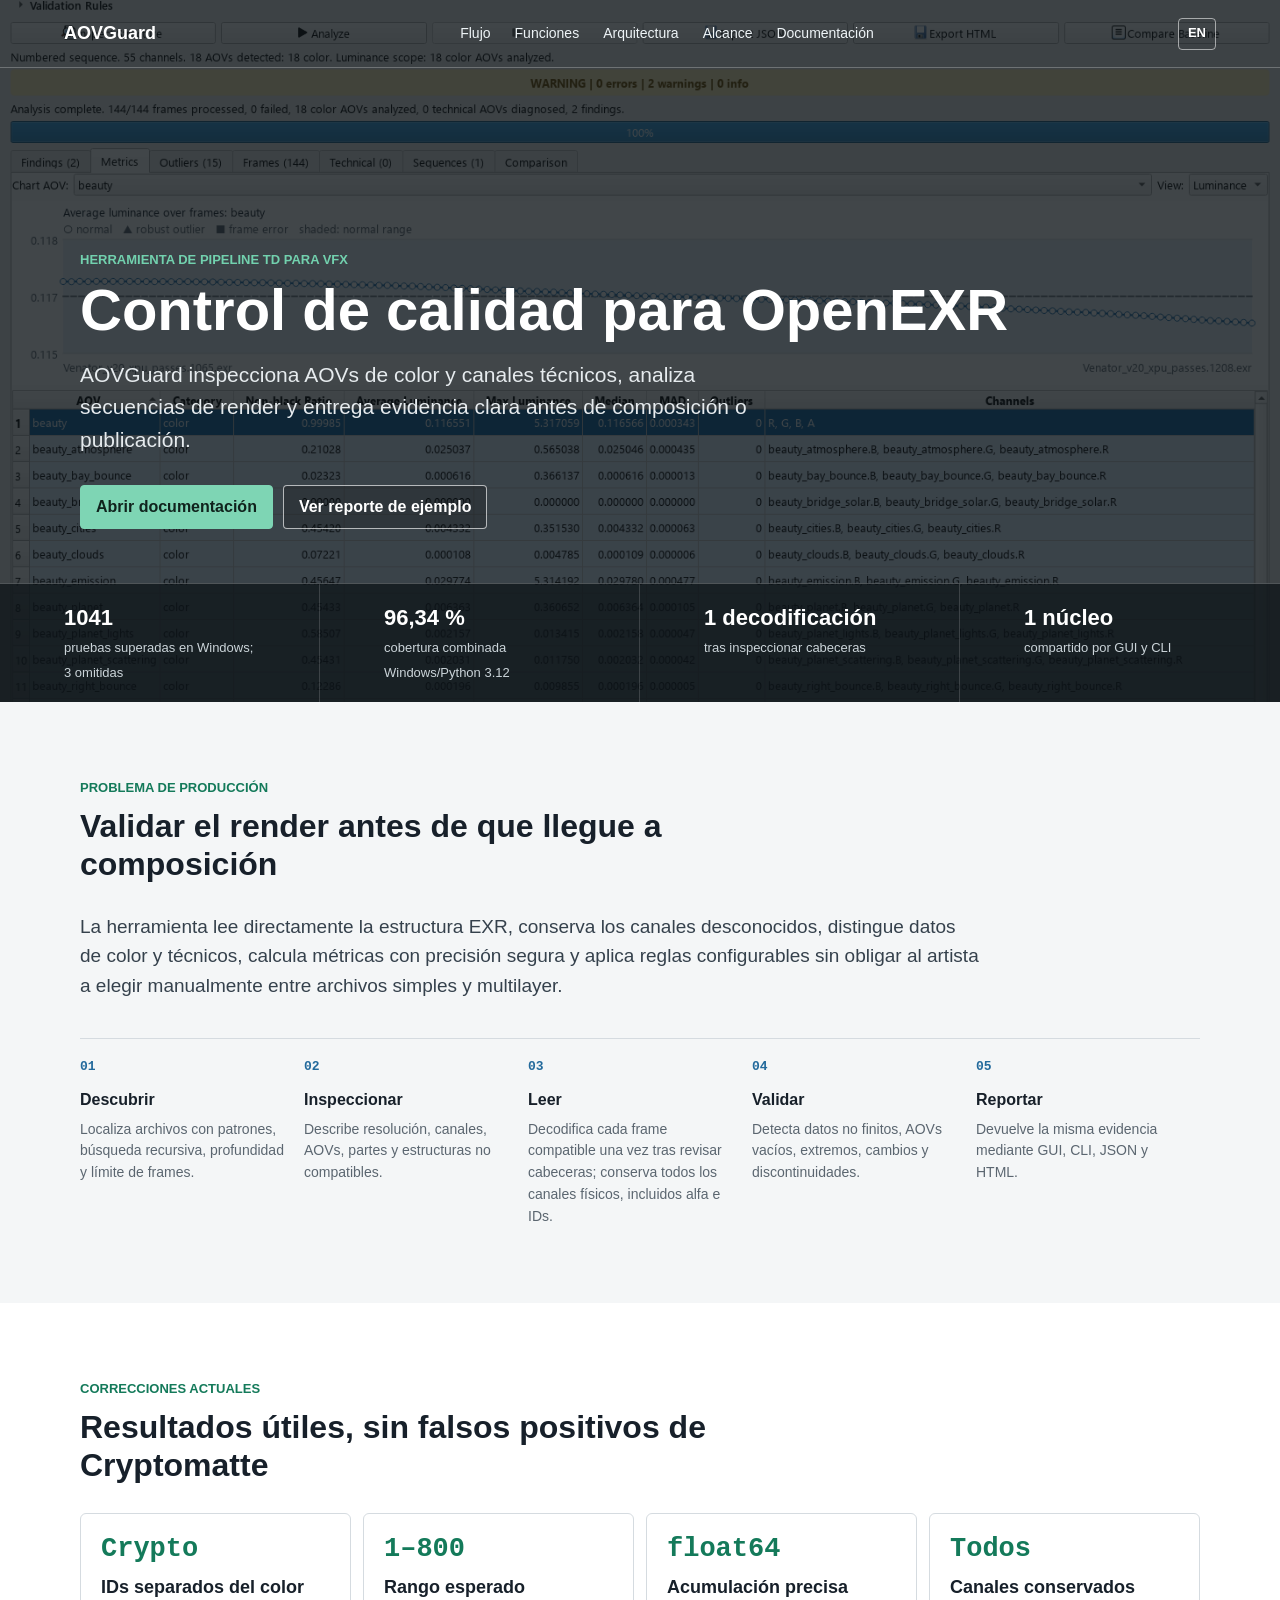
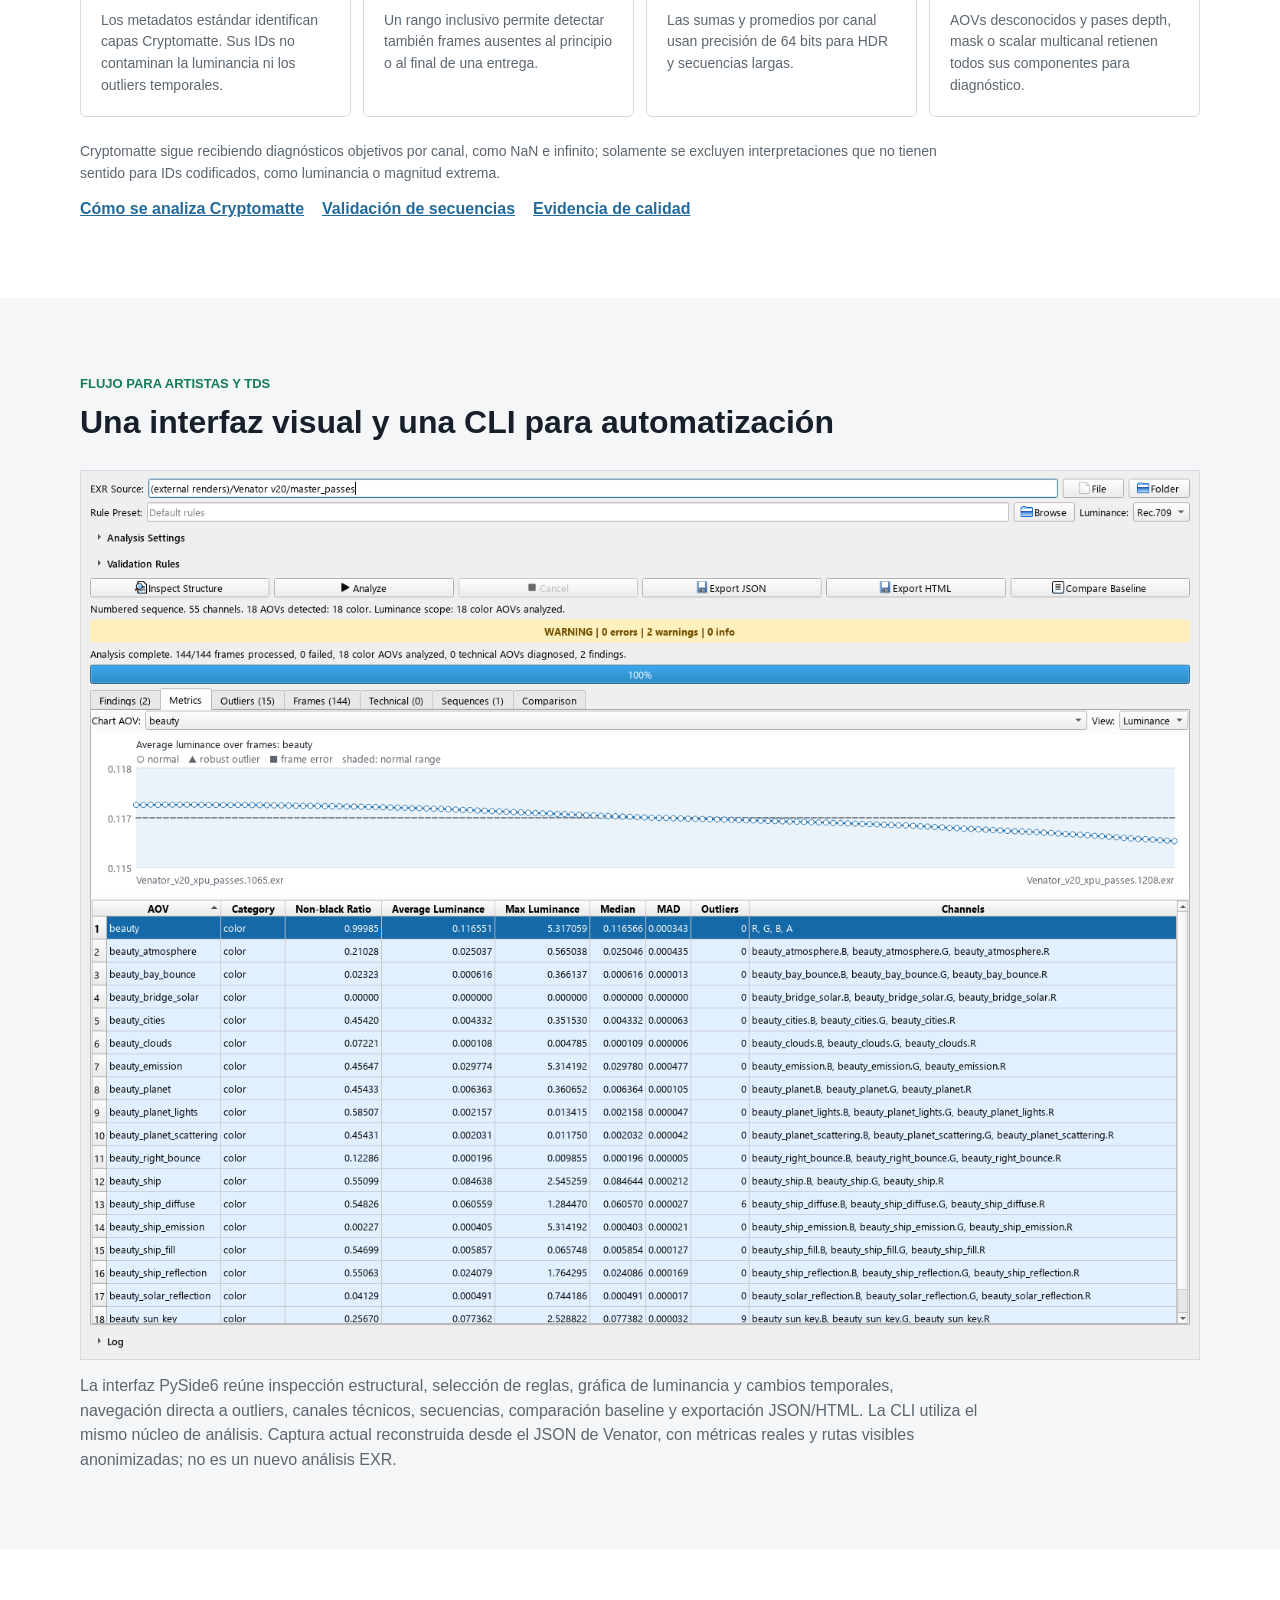
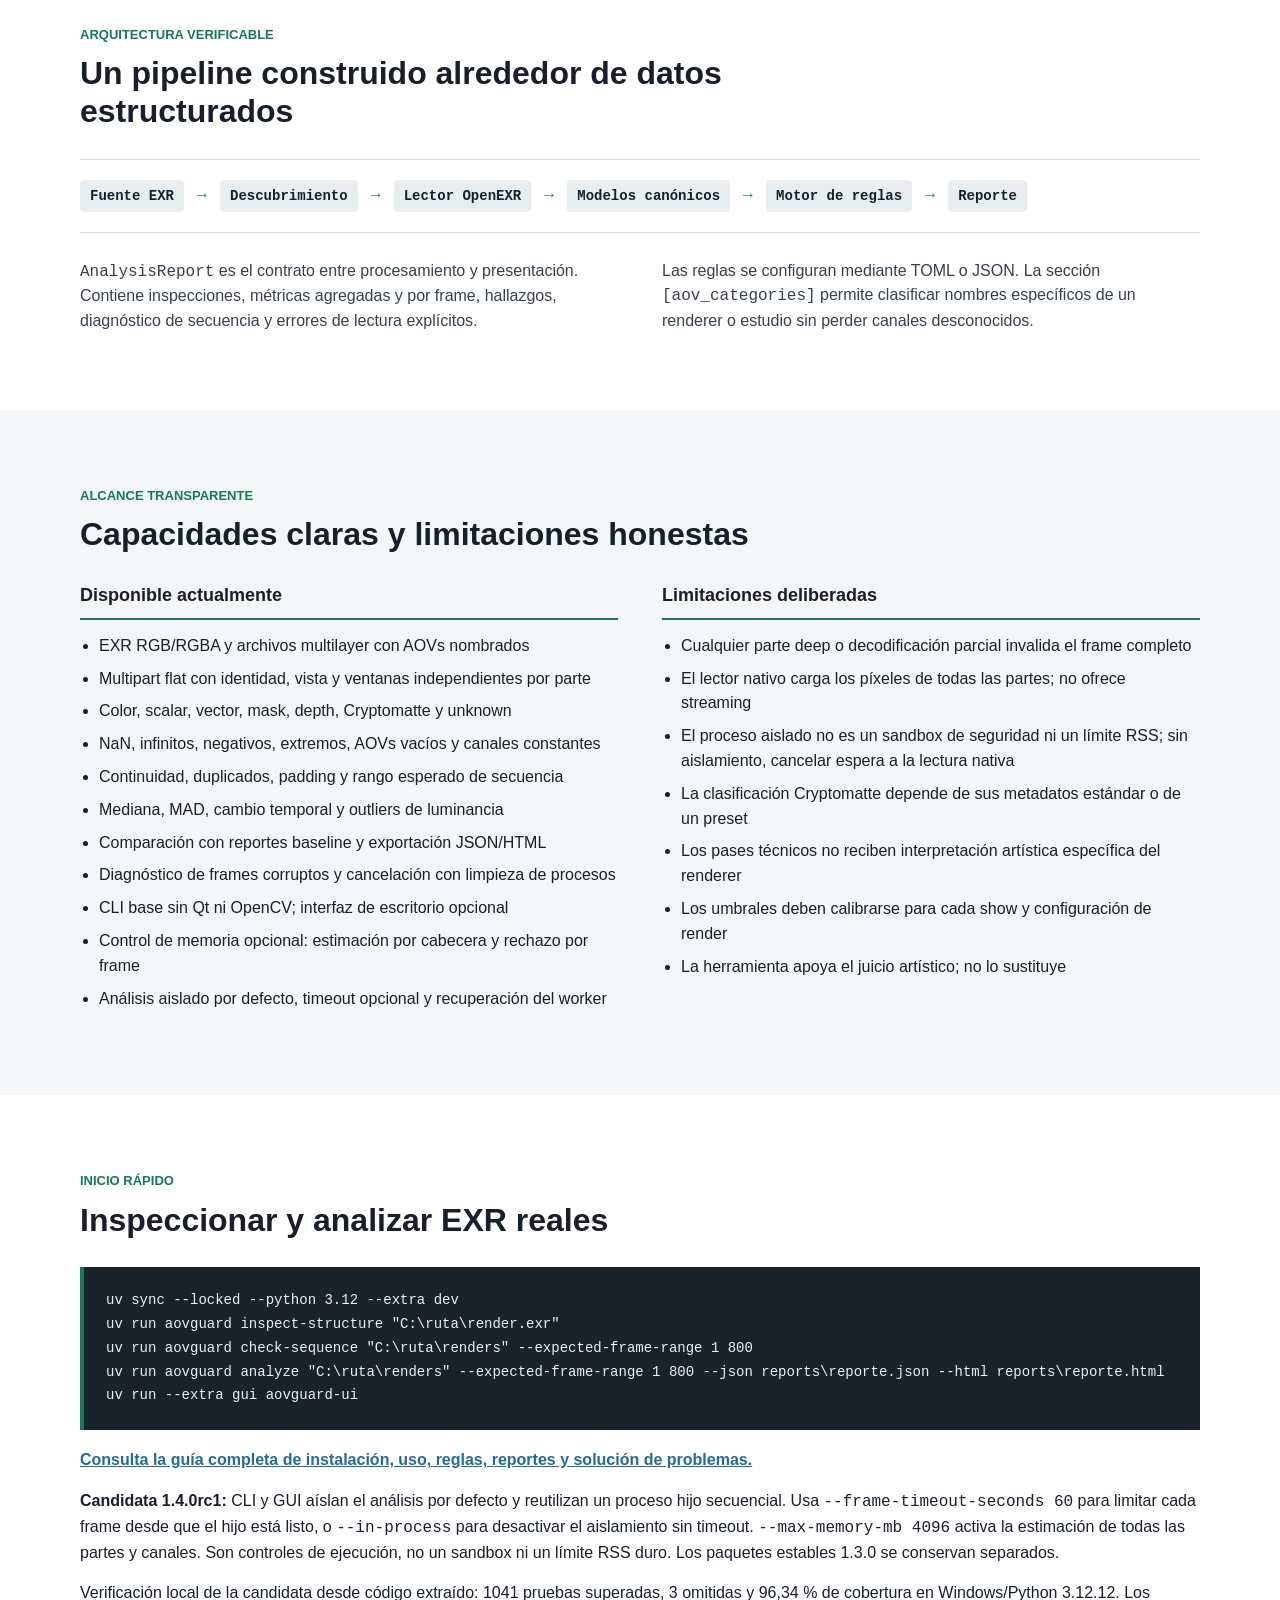
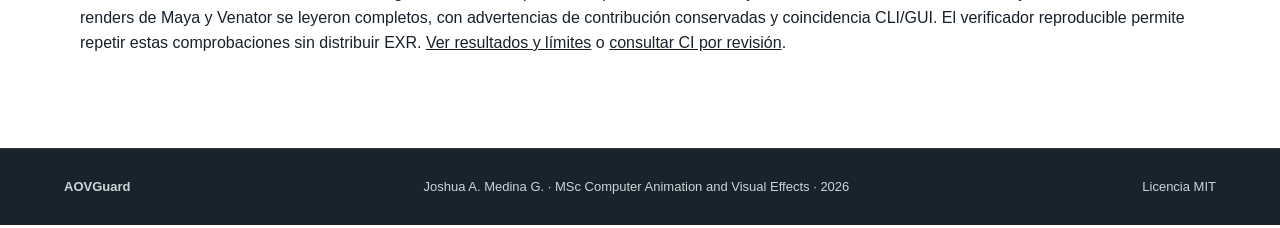
==== commit 7984facb: "Confirm exited Windows descendants after access denial and harden release gates" ====
--- a/website/index.html
+++ b/website/index.html
@@ -39,7 +39,7 @@
         </div>
       </div>
       <div class="hero-facts" aria-label="Datos verificados del proyecto">
-        <div><strong>1036</strong><span>pruebas superadas en Windows; 3 omitidas</span></div>
+        <div><strong>1041</strong><span>pruebas superadas en Windows; 3 omitidas</span></div>
         <div><strong>96,34 %</strong><span>cobertura combinada Windows/Python 3.12</span></div>
         <div><strong>1 decodificación</strong><span>tras inspeccionar cabeceras</span></div>
         <div><strong>1 núcleo</strong><span>compartido por GUI y CLI</span></div>
@@ -190,7 +190,7 @@
 uv run --extra gui aovguard-ui</code></pre>
       <p class="run-note"><a href="documentacion.html">Consulta la guía completa de instalación, uso, reglas, reportes y solución de problemas.</a></p>
       <p><strong>Candidata 1.4.0rc1:</strong> CLI y GUI aíslan el análisis por defecto y reutilizan un proceso hijo secuencial. Usa <code>--frame-timeout-seconds 60</code> para limitar cada frame desde que el hijo está listo, o <code>--in-process</code> para desactivar el aislamiento sin timeout. <code>--max-memory-mb 4096</code> activa la estimación de todas las partes y canales. Son controles de ejecución, no un sandbox ni un límite RSS duro. Los paquetes estables 1.3.0 se conservan separados.</p>
-      <p>Verificación local de la candidata: 1036 pruebas superadas, 3 omitidas y 96,34 % de cobertura en Windows/Python 3.12.12. Los renders de Maya y Venator se leyeron completos, con advertencias de contribución conservadas y coincidencia CLI/GUI. El verificador reproducible permite repetir estas comprobaciones sin distribuir EXR. <a href="documentacion.html#verificacion">Ver resultados y límites</a> o <a href="https://github.com/Joshmedinag/AOVGuard/actions">consultar CI por revisión</a>.</p>
+      <p>Verificación local de la candidata desde código extraído: 1041 pruebas superadas, 3 omitidas y 96,34 % de cobertura en Windows/Python 3.12.12. Los renders de Maya y Venator se leyeron completos, con advertencias de contribución conservadas y coincidencia CLI/GUI. El verificador reproducible permite repetir estas comprobaciones sin distribuir EXR. <a href="documentacion.html#verificacion">Ver resultados y límites</a> o <a href="https://github.com/Joshmedinag/AOVGuard/actions">consultar CI por revisión</a>.</p>
     </section>
   </main>
 
